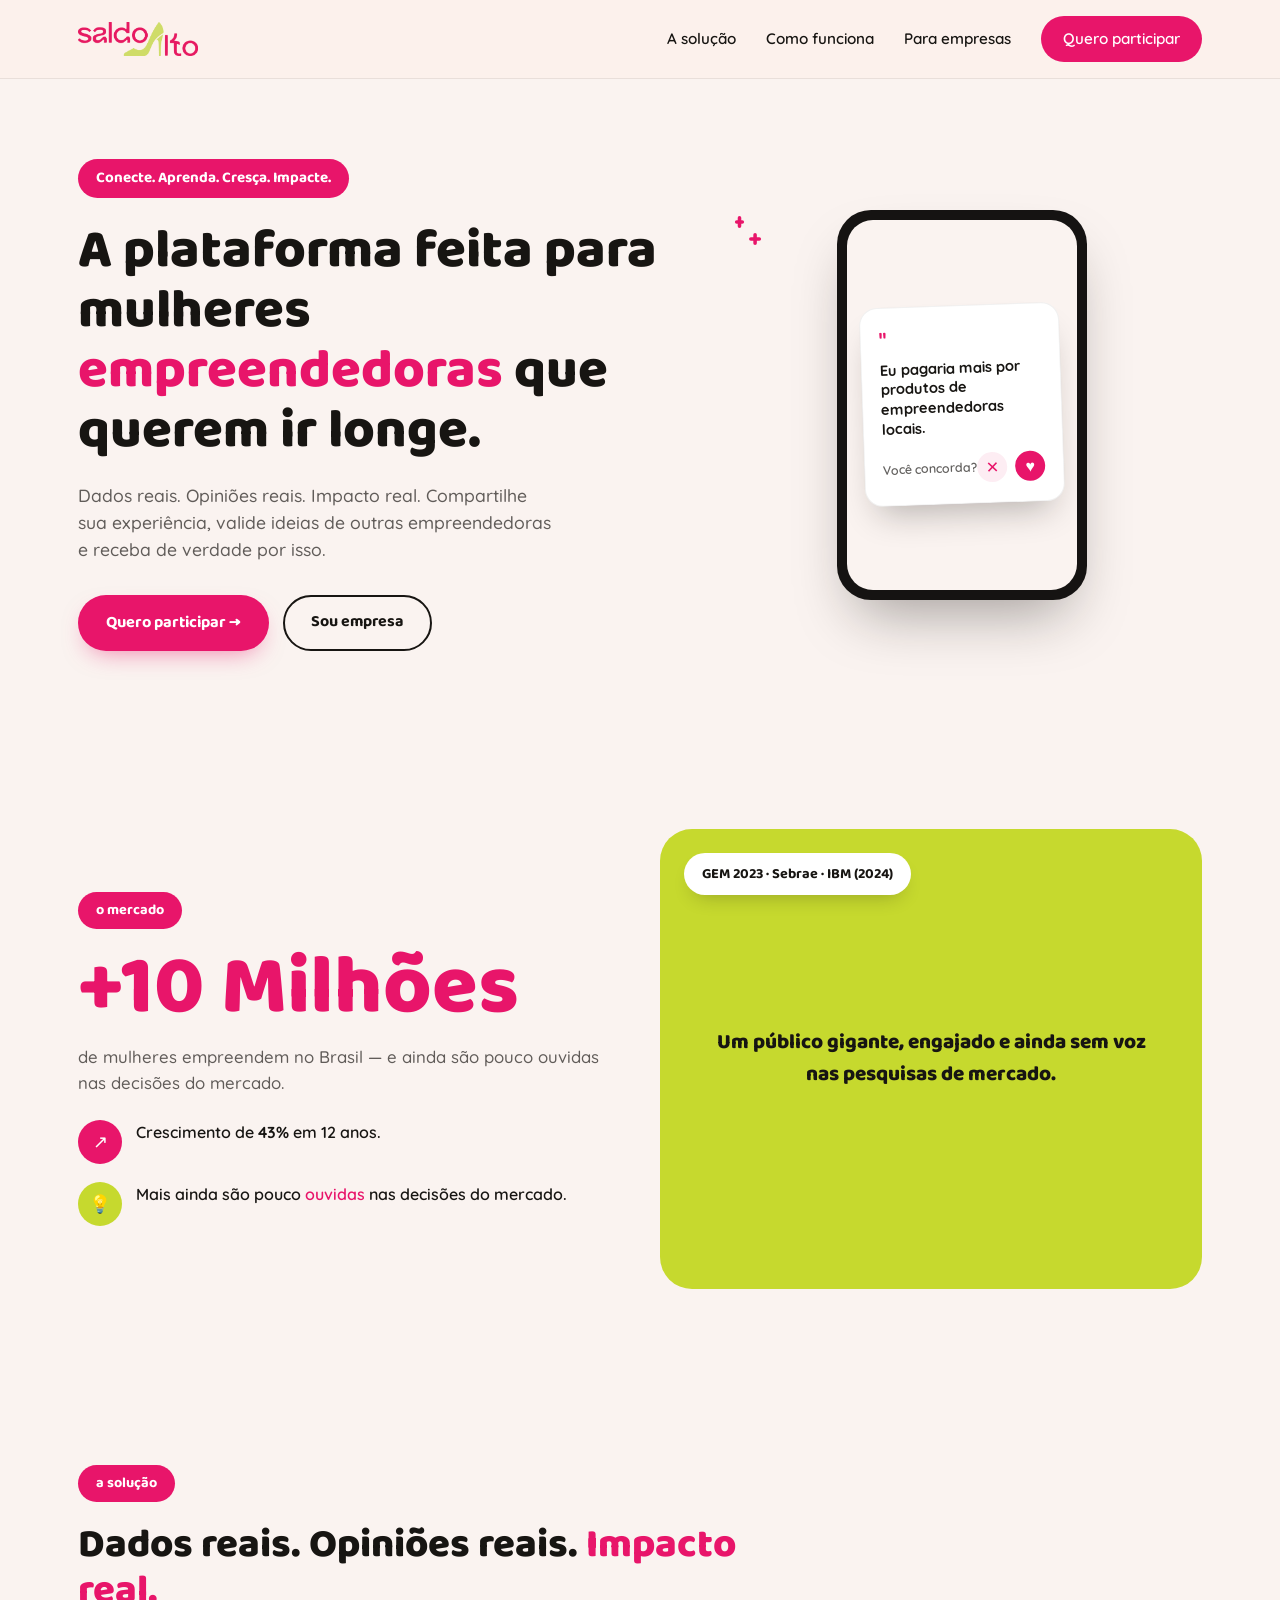
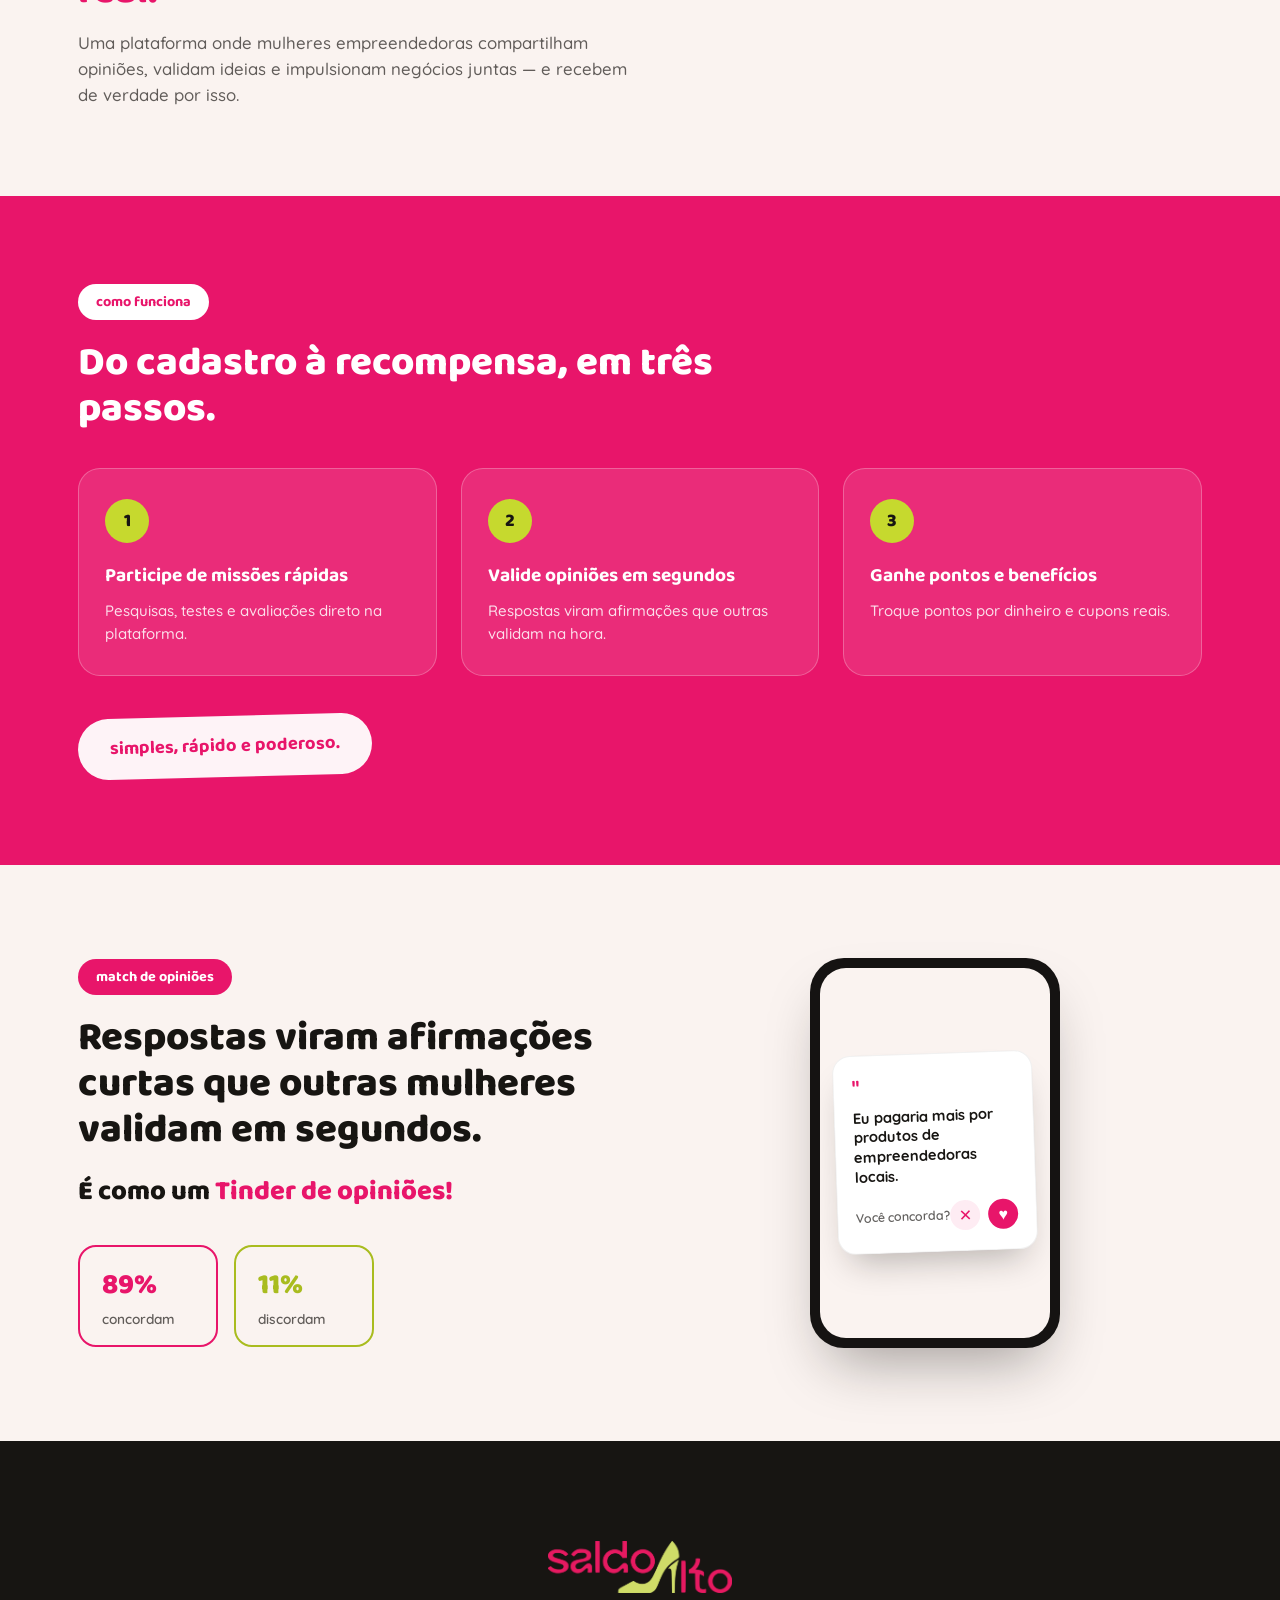
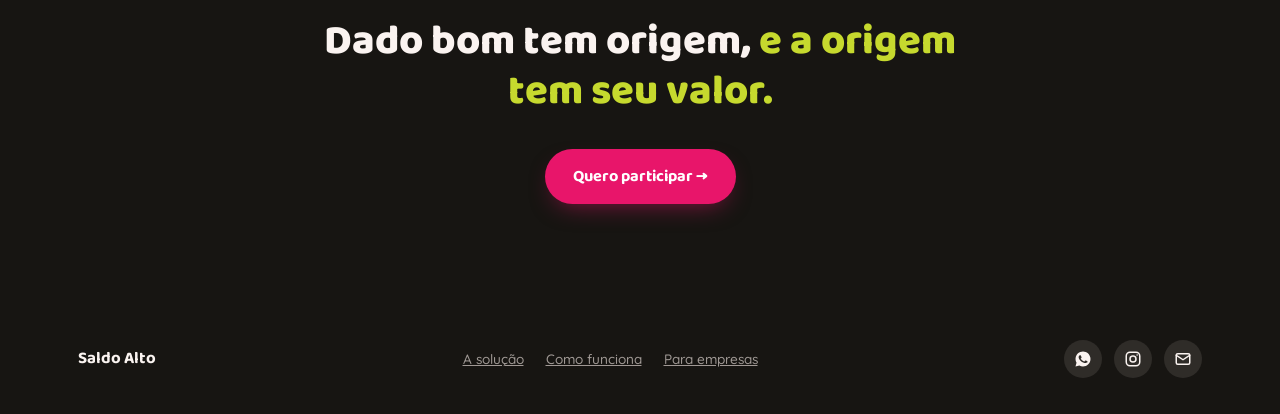
==== index.html @ e5c15550 "primeira versão da landing page" ====
<!DOCTYPE html>
<html lang="pt-BR">
<head>
<meta charset="UTF-8">
<meta name="viewport" content="width=device-width, initial-scale=1.0">
<title>Saldo Alto — Dado bom tem origem</title>
<link rel="preconnect" href="https://fonts.googleapis.com">
<link rel="preconnect" href="https://fonts.gstatic.com" crossorigin>
<link href="https://fonts.googleapis.com/css2?family=Baloo+2:wght@500;600;700;800&family=Quicksand:wght@400;500;600;700&display=swap" rel="stylesheet">
<style>
  :root{
    --pink:#E8156A;
    --pink-dark:#C4104F;
    --pink-soft: rgba(232,21,106,0.08);
    --lime:#C6D92E;
    --lime-dark:#A9BC1F;
    --cream:#FAF3F0;
    --cream-card:#FFFFFF;
    --ink:#171512;
    --ink-soft: rgba(23,21,18,0.68);
    --display:'Baloo 2', sans-serif;
    --body:'Quicksand', sans-serif;
    --radius:22px;
  }
  *{box-sizing:border-box; margin:0; padding:0;}
  html{scroll-behavior:smooth;}
  body{
    background:var(--cream);
    color:var(--ink);
    font-family:var(--body);
    font-weight:500;
    line-height:1.55;
    -webkit-font-smoothing:antialiased;
  }
  img,svg{display:block; max-width:100%;}
  a{color:inherit;}
  @media (prefers-reduced-motion: reduce){
    *{animation-duration:0.001ms !important; animation-iteration-count:1 !important; transition-duration:0.001ms !important;}
  }
  .wrap{max-width:1180px; margin:0 auto; padding:0 28px;}

  /* ---------- NAV ---------- */
  .nav{position:sticky; top:0; z-index:50; background:rgba(252,241,236,0.9); backdrop-filter:blur(8px); border-bottom:1px solid rgba(23,21,18,0.08);}
  .nav .wrap{display:flex; align-items:center; justify-content:space-between; padding:16px 28px;}
  .logo{display:flex; align-items:baseline; font-family:var(--display); font-weight:800; font-size:1.5rem;}
  .logo-img{height:34px; width:auto; display:block;}
  .cta-final .logo-img{height:52px;}
  .nav-links{display:flex; align-items:center; gap:30px;}
  .nav-links a{color:var(--ink); text-decoration:none; font-weight:600; font-size:0.95rem; transition:color .2s;}
  .nav-links a:hover{color:var(--pink);}
  .nav-cta{background:var(--pink); color:#fff !important; font-weight:700; padding:11px 22px; border-radius:100px; text-decoration:none; font-size:0.92rem; transition:transform .15s, background .2s;}
  .nav-cta:hover{background:var(--pink-dark); transform:translateY(-1px);}
  .nav-toggle{display:none; background:none; border:none; font-size:1.6rem; cursor:pointer; color:var(--ink);}
  @media (max-width:820px){
    .nav-links{position:absolute; top:100%; left:0; right:0; background:var(--cream); flex-direction:column; align-items:flex-start; padding:18px 28px 26px; gap:16px; border-bottom:1px solid rgba(23,21,18,0.08); display:none;}
    .nav-links.open{display:flex;}
    .nav-toggle{display:block;}
  }

  /* ---------- HERO ---------- */
  .hero{padding:80px 0 90px; position:relative; overflow:hidden;}
  .hero .wrap{display:grid; grid-template-columns:1.1fr 0.9fr; gap:56px; align-items:center;}
  @media (max-width:900px){ .hero .wrap{grid-template-columns:1fr;} }

  .eyebrow{
    display:inline-flex; align-items:center; font-family:var(--display); font-weight:700; font-size:0.95rem;
    color:#fff; background:var(--pink); border-radius:100px; padding:8px 18px; margin-bottom:24px;
  }
  .hero-title{font-family:var(--display); font-weight:800; font-size:clamp(2.2rem,4.6vw,3.4rem); line-height:1.1; color:var(--ink);}
  .hero-title .accent{color:var(--pink);}
  .hero-sub{font-size:1.1rem; color:var(--ink-soft); max-width:480px; margin-top:20px; font-weight:500;}
  .hero-ctas{display:flex; flex-wrap:wrap; gap:14px; margin-top:32px;}
  .btn-primary{
    background:var(--pink); color:#fff; font-family:var(--display); font-weight:700; font-size:1.02rem;
    padding:15px 28px; border-radius:100px; text-decoration:none; display:inline-flex; align-items:center; gap:8px;
    transition:transform .15s, background .2s, box-shadow .2s; box-shadow:0 10px 24px -10px rgba(232,21,106,0.55);
  }
  .btn-primary:hover{background:var(--pink-dark); transform:translateY(-2px);}
  .btn-ghost{border:2px solid var(--ink); color:var(--ink); font-family:var(--display); font-weight:700; font-size:1rem; padding:13px 26px; border-radius:100px; text-decoration:none; transition:background .2s, color .2s;}
  .btn-ghost:hover{background:var(--ink); color:var(--cream);}

  /* signature: swipe card */
  .card-stack{position:relative; height:400px; display:flex; align-items:center; justify-content:center;}
  .phone{position:relative; width:250px; height:390px; border-radius:34px; background:#151312; padding:10px; box-shadow:0 30px 60px -20px rgba(23,21,18,0.4);}
  .phone-screen{position:relative; width:100%; height:100%; border-radius:26px; background:var(--cream); overflow:hidden; display:flex; align-items:center; justify-content:center;}
  .m-card{
    position:absolute; width:200px; border-radius:18px; padding:20px 18px; background:var(--cream-card); color:var(--ink);
    box-shadow:0 20px 34px -14px rgba(23,21,18,0.3); border:1px solid rgba(23,21,18,0.06);
  }
  .m-card .quote-mark{font-family:var(--display); font-size:1.6rem; color:var(--pink); line-height:1; margin-bottom:6px;}
  .m-card p{font-size:0.92rem; font-weight:700; color:var(--ink); line-height:1.35; margin-bottom:16px;}
  .m-card .row{display:flex; align-items:center; justify-content:space-between;}
  .m-card .q{font-family:var(--body); font-size:0.78rem; color:var(--ink-soft); font-weight:600;}
  .m-card .btns{display:flex; gap:8px;}
  .m-card .heart, .m-card .x{width:30px; height:30px; border-radius:50%; display:flex; align-items:center; justify-content:center;}
  .m-card .heart{background:var(--pink); color:#fff;}
  .m-card .x{background:var(--pink-soft); color:var(--pink);}
  .m-card.front{z-index:2; transform:rotate(-2deg); opacity:1; transition:transform .5s ease, opacity .5s ease;}
  .m-card.front.swipe-out{transform:translateX(170px) rotate(16deg); opacity:0;}
  .m-card.front.swipe-in{transition:none; transform:translateX(-170px) rotate(-16deg); opacity:0;}
  .doodle-spark{position:absolute; color:var(--pink);}

  .stat-pill .num{transition:opacity .25s ease;}
  .stat-pill .num.fading{opacity:0;}

  /* ---------- SECTIONS ---------- */
  section{padding:88px 0;}
  .sec-eyebrow{display:inline-block; font-family:var(--display); font-weight:700; font-size:0.9rem; border-radius:100px; padding:7px 18px; margin-bottom:20px;}
  .sec-eyebrow.pink{background:var(--pink); color:#fff;}
  .sec-eyebrow.lime{background:var(--lime); color:var(--ink);}
  .sec-title{font-family:var(--display); font-weight:800; font-size:clamp(1.8rem,3.4vw,2.5rem); line-height:1.15; color:var(--ink); max-width:680px;}
  .sec-title .accent{color:var(--pink);}
  .sec-desc{margin-top:16px; font-size:1.05rem; color:var(--ink-soft); max-width:560px; font-weight:500;}

  /* mercado */
  .mercado .wrap{display:grid; grid-template-columns:1fr 1fr; gap:40px; align-items:center;}
  @media (max-width:860px){ .mercado .wrap{grid-template-columns:1fr;} }
  .big-stat{font-family:var(--display); font-weight:800; color:var(--pink); font-size:clamp(3.4rem,7vw,5.2rem); line-height:0.95;}
  .stat-list{margin-top:24px; display:flex; flex-direction:column; gap:18px;}
  .stat-item{display:flex; gap:14px; align-items:flex-start;}
  .stat-icon{width:44px; height:44px; border-radius:50%; flex-shrink:0; display:flex; align-items:center; justify-content:center; font-size:1.1rem;}
  .stat-icon.pink{background:var(--pink); color:#fff;}
  .stat-icon.lime{background:var(--lime); color:var(--ink);}
  .stat-item p{font-weight:600; color:var(--ink);}
  .stat-item .link{color:var(--pink);}
  .mercado-visual{background:var(--lime); border-radius:32px; aspect-ratio:1/0.85; display:flex; align-items:center; justify-content:center; position:relative; overflow:hidden;}
  .mercado-visual .badge{position:absolute; top:24px; left:24px; background:var(--cream-card); border-radius:100px; padding:10px 18px; font-family:var(--display); font-weight:700; font-size:0.9rem; box-shadow:0 10px 20px -10px rgba(23,21,18,0.3);}
  .mercado-visual .center-text{font-family:var(--display); font-weight:800; font-size:1.3rem; color:var(--ink); text-align:center; padding:40px;}

  /* como funciona */
  .how{background:var(--pink); color:#fff;}
  .how .sec-eyebrow{background:#fff; color:var(--pink);}
  .how .sec-title{color:#fff;}
  .how .sec-desc{color:rgba(255,255,255,0.85);}
  .steps{display:grid; grid-template-columns:repeat(3,1fr); gap:24px; margin-top:36px;}
  @media (max-width:820px){ .steps{grid-template-columns:1fr;} }
  .step{background:rgba(255,255,255,0.1); border:1px solid rgba(255,255,255,0.25); border-radius:var(--radius); padding:30px 26px;}
  .step-num{width:44px; height:44px; border-radius:50%; background:var(--lime); color:var(--ink); font-family:var(--display); font-weight:800; display:flex; align-items:center; justify-content:center; font-size:1.15rem; margin-bottom:18px;}
  .step h3{font-family:var(--display); font-weight:700; font-size:1.2rem; margin-bottom:8px;}
  .step p{font-size:0.94rem; color:rgba(255,255,255,0.85); font-weight:500;}
  .ribbon{margin-top:40px; display:inline-block; background:rgba(255,255,255,0.95); color:var(--pink); font-family:var(--display); font-weight:700; font-size:1.15rem; padding:16px 32px; border-radius:100px; transform:rotate(-1.5deg);}

  /* match de opiniões */
  .match .wrap{display:grid; grid-template-columns:1fr 1fr; gap:56px; align-items:center;}
  @media (max-width:900px){ .match .wrap{grid-template-columns:1fr; text-align:center;} .match .card-stack{margin:0 auto;} }
  .match-callout{font-family:var(--display); font-weight:800; font-size:1.7rem; color:var(--ink); margin-top:18px;}
  .match-callout .accent{color:var(--pink); position:relative;}
  .stat-pill-row{display:flex; gap:16px; margin-top:32px; flex-wrap:wrap;}
  @media (max-width:900px){ .stat-pill-row{justify-content:center;} }
  .stat-pill{border:2px solid var(--pink); border-radius:18px; padding:16px 22px; min-width:140px;}
  .stat-pill .num{font-family:var(--display); font-weight:800; font-size:1.8rem; color:var(--pink);}
  .stat-pill.lime{border-color:var(--lime-dark);}
  .stat-pill.lime .num{color:var(--lime-dark);}
  .stat-pill .lbl{font-size:0.85rem; font-weight:600; color:var(--ink-soft);}

  /* diferencial */
  .layers{display:grid; grid-template-columns:repeat(3,1fr); gap:24px; margin-top:36px;}
  @media (max-width:860px){ .layers{grid-template-columns:1fr;} }
  .layer{background:var(--cream-card); border-radius:var(--radius); padding:30px 26px; border-top:5px solid var(--pink); box-shadow:0 14px 30px -18px rgba(23,21,18,0.15);}
  .layer:nth-child(2){border-top-color:var(--lime);}
  .layer:nth-child(3){border-top-color:var(--ink);}
  .layer .idx{font-family:var(--display); font-weight:800; font-size:2rem; color:var(--pink); margin-bottom:8px;}
  .layer:nth-child(2) .idx{color:var(--lime-dark);}
  .layer:nth-child(3) .idx{color:var(--ink);}
  .layer h3{font-family:var(--display); font-weight:700; font-size:1.15rem; margin-bottom:8px; color:var(--ink);}
  .layer p{font-size:0.94rem; color:var(--ink-soft); font-weight:500;}

  /* modelo B2B2C */
  .model{background:var(--cream-card); border-top:1px solid rgba(23,21,18,0.06); border-bottom:1px solid rgba(23,21,18,0.06);}
  .model-diagram{display:flex; flex-direction:column; align-items:center; gap:20px; margin-top:44px;}
  .model-node{border-radius:24px; padding:26px 32px; text-align:center; min-width:220px;}
  .model-node.top{background:var(--pink); color:#fff;}
  .model-node.mid{display:flex; gap:20px; flex-wrap:wrap; justify-content:center;}
  .model-node .card{border-radius:22px; padding:24px 28px; min-width:210px;}
  .model-node .card.lime{background:var(--lime);}
  .model-node .card.ink{background:var(--ink); color:var(--cream);}
  .model-node h4{font-family:var(--display); font-weight:800; font-size:1.05rem; margin-bottom:6px;}
  .model-node p{font-size:0.88rem; font-weight:600; opacity:0.9;}
  .arrow-down{font-size:1.6rem; color:var(--ink-soft);}
  .pricing{display:grid; grid-template-columns:repeat(3,1fr); gap:20px; margin-top:44px;}
  @media (max-width:860px){ .pricing{grid-template-columns:1fr;} }
  .plan{border:2px solid rgba(23,21,18,0.1); border-radius:var(--radius); padding:28px 26px; transition:transform .2s, box-shadow .2s;}
  .plan:hover{transform:translateY(-4px); box-shadow:0 20px 34px -18px rgba(23,21,18,0.2);}
  .plan.featured{background:var(--pink); color:#fff; border-color:var(--pink);}
  .plan-name{font-family:var(--display); font-weight:700; font-size:0.85rem; text-transform:uppercase; letter-spacing:0.04em; color:var(--ink-soft);}
  .plan.featured .plan-name{color:rgba(255,255,255,0.8);}
  .plan-price{font-family:var(--display); font-weight:800; font-size:1.9rem; margin:10px 0 4px;}
  .plan-unit{font-size:0.82rem; font-weight:600; color:var(--ink-soft);}
  .plan.featured .plan-unit{color:rgba(255,255,255,0.75);}
  .plan-desc{margin-top:14px; font-size:0.9rem; color:var(--ink-soft); font-weight:500;}
  .plan.featured .plan-desc{color:rgba(255,255,255,0.9);}

  /* CTA final */
  .cta-final{background:var(--ink); color:var(--cream); text-align:center; padding:100px 0;}
  .cta-final .logo{justify-content:center; font-size:2.4rem; margin-bottom:24px;}
  .cta-final h2{font-family:var(--display); font-weight:800; font-size:clamp(1.8rem,3.6vw,2.6rem); max-width:640px; margin:0 auto 32px; line-height:1.2;}
  .cta-final h2 .accent{color:var(--lime);}
  .cta-final .btn-primary{margin:0 auto;}

  footer{background:var(--ink); color:rgba(252,241,236,0.6); padding:36px 0;}
  footer .wrap{display:flex; justify-content:space-between; align-items:center; flex-wrap:wrap; gap:16px;}
  footer .f-logo{font-family:var(--display); font-weight:700; color:var(--cream); font-size:1.05rem;}
  .social-row{display:flex; gap:12px;}
  .social-icon{
    width:38px; height:38px; border-radius:50%; background:rgba(252,241,236,0.1);
    display:flex; align-items:center; justify-content:center; color:var(--cream);
    transition:background .2s, color .2s, transform .15s;
  }
  .social-icon:hover{background:var(--pink); color:#fff; transform:translateY(-2px);}
  .social-icon svg{width:18px; height:18px;}

  /* ---------- MODAL DE CADASTRO ---------- */
  .modal-overlay{
    position:fixed; inset:0; background:rgba(23,21,18,0.55); backdrop-filter:blur(2px);
    display:none; align-items:center; justify-content:center; padding:20px; z-index:100;
  }
  .modal-overlay.open{display:flex;}
  .modal-card{
    background:var(--cream); border-radius:28px; max-width:560px; width:100%; max-height:88vh;
    overflow:hidden; position:relative; box-shadow:0 40px 80px -30px rgba(23,21,18,0.5);
    box-sizing:border-box;
  }
  .modal-scroll{
    max-height:88vh; overflow-y:auto; overflow-x:hidden; scroll-behavior:smooth;
    padding:36px 16px 30px 32px; margin-right:6px; box-sizing:border-box;
  }
  /* Scrollbar customizada — Webkit (Chrome, Safari, Edge) */
  .modal-scroll::-webkit-scrollbar{ width:9px; }
  .modal-scroll::-webkit-scrollbar-track{ background:transparent; }
  .modal-scroll::-webkit-scrollbar-thumb{ background:rgba(23,21,18,0.18); border-radius:100px; }
  .modal-scroll::-webkit-scrollbar-thumb:hover{ background:rgba(232,21,106,0.5); }
  /* Scrollbar customizada — Firefox */
  .modal-scroll{ scrollbar-width:thin; scrollbar-color:rgba(23,21,18,0.18) transparent; }
  .modal-close{
    position:absolute; top:18px; right:18px; width:36px; height:36px; border-radius:50%; border:none;
    background:rgba(23,21,18,0.06); color:var(--ink); font-size:1.1rem; cursor:pointer; display:flex;
    align-items:center; justify-content:center; transition:background .2s; z-index:2;
  }
  .modal-close:hover{background:rgba(23,21,18,0.12);}
  .modal-eyebrow{display:inline-block; font-family:var(--display); font-weight:700; font-size:0.85rem; color:#fff; background:var(--pink); border-radius:100px; padding:6px 16px; margin-bottom:14px;}
  .modal-card h3{font-family:var(--display); font-weight:800; font-size:1.5rem; color:var(--ink); margin-bottom:8px;}
  .modal-card .modal-sub{font-size:0.95rem; color:var(--ink-soft); font-weight:500; margin-bottom:26px; padding-right:22px;}

  .form-grid{display:grid; grid-template-columns:1fr 1fr; gap:14px; width:100%;}
  .form-field{display:flex; flex-direction:column; gap:6px; margin-bottom:14px; min-width:0;}
  .form-field.full{grid-column:1 / -1;}
  .form-field label{font-family:var(--display); font-weight:700; font-size:0.85rem; color:var(--ink);}
  .form-field input, .form-field select{
    font-family:var(--body); font-weight:600; font-size:0.95rem; color:var(--ink);
    background:#fff; border:2px solid rgba(23,21,18,0.12); border-radius:12px; padding:11px 14px;
    outline:none; transition:border-color .2s;
    width:100%; max-width:100%; min-width:0; box-sizing:border-box;
  }
  .form-field select{text-overflow:ellipsis;}
  .form-field input:focus, .form-field select:focus{border-color:var(--pink);}
  .form-field .hint{font-size:0.78rem; color:var(--ink-soft); font-weight:500;}

  .consent-row{display:flex; align-items:flex-start; gap:10px; margin:18px 0 24px; background:var(--pink-soft); border-radius:14px; padding:14px 16px; min-width:0;}
  .consent-row input{margin-top:3px; width:18px; height:18px; accent-color:var(--pink); flex-shrink:0;}
  .consent-row label{font-size:0.85rem; color:var(--ink); font-weight:600; line-height:1.4; min-width:0; overflow-wrap:break-word;}

  .modal-submit{width:100%; justify-content:center; border:none; cursor:pointer; font-size:1.05rem; box-sizing:border-box;}
  .form-error{color:var(--pink-dark); font-size:0.85rem; font-weight:700; margin-top:-6px; margin-bottom:14px; display:none;}
  .form-error.show{display:block;}

  .field-error{display:none; color:var(--pink-dark); font-size:0.78rem; font-weight:700; margin-top:2px; overflow-wrap:break-word;}
  .field-error.show{display:block;}
  .form-field.invalid input, .form-field.invalid select{border-color:var(--pink-dark); background:rgba(232,21,106,0.05);}
  .consent-row.invalid{outline:2px solid var(--pink-dark); outline-offset:2px;}

  @media (max-width:560px){
    .form-grid{grid-template-columns:1fr;}
    .modal-scroll{padding:30px 12px 26px 22px; margin-right:4px;}
  }
</style>
</head>
<body>

<nav class="nav">
  <div class="wrap">
    <div class="logo"><img src="logo-saldo-alto.png" alt="Saldo Alto" class="logo-img"></div>
    <button class="nav-toggle" id="navToggle" aria-label="Abrir menu">☰</button>
    <div class="nav-links" id="navLinks">
      <a href="#solucao">A solução</a>
      <a href="#como-funciona">Como funciona</a>
      <a href="saldo-alto-empresas.html">Para empresas</a>
      <a class="nav-cta js-open-form" href="#">Quero participar</a>
    </div>
  </div>
</nav>

<header class="hero">
  <div class="wrap">
    <div>
      <span class="eyebrow">Conecte. Aprenda. Cresça. Impacte.</span>
      <h1 class="hero-title">A plataforma feita para mulheres <span class="accent">empreendedoras</span> que querem ir longe.</h1>
      <p class="hero-sub">Dados reais. Opiniões reais. Impacto real. Compartilhe sua experiência, valide ideias de outras empreendedoras e receba de verdade por isso.</p>
      <div class="hero-ctas">
        <a href="#" class="btn-primary js-open-form">Quero participar →</a>
        <a href="saldo-alto-empresas.html" class="btn-ghost">Sou empresa</a>
      </div>
    </div>
    <div class="card-stack">
      <div class="doodle-spark" style="top:10px; left:10px;">
        <svg width="34" height="34" viewBox="0 0 24 24" fill="none" stroke="currentColor" stroke-width="2.5" stroke-linecap="round"><path d="M6 2v6M4 5h4M17 14v6M14 17h6"/></svg>
      </div>
      <div class="phone">
        <div class="phone-screen" id="heroPhone">
          <div class="m-card front">
            <div class="quote-mark">"</div>
            <p id="heroFrontText">Eu pagaria mais por produtos de empreendedoras locais.</p>
            <div class="row">
              <span class="q">Você concorda?</span>
              <span class="btns">
                <span class="x">✕</span>
                <span class="heart">♥</span>
              </span>
            </div>
          </div>
        </div>
      </div>
    </div>
  </div>
</header>

<section class="mercado" id="mercado">
  <div class="wrap">
    <div>
      <span class="sec-eyebrow pink">o mercado</span>
      <div class="big-stat">+10 Milhões</div>
      <p class="sec-desc">de mulheres empreendem no Brasil — e ainda são pouco ouvidas nas decisões do mercado.</p>
      <div class="stat-list">
        <div class="stat-item">
          <span class="stat-icon pink">↗</span>
          <p>Crescimento de <strong>43%</strong> em 12 anos.</p>
        </div>
        <div class="stat-item">
          <span class="stat-icon lime">💡</span>
          <p>Mais ainda são pouco <span class="link">ouvidas</span> nas decisões do mercado.</p>
        </div>
      </div>
    </div>
    <div class="mercado-visual">
      <span class="badge">GEM 2023 · Sebrae · IBM (2024)</span>
      <p class="center-text">Um público gigante, engajado e ainda sem voz nas pesquisas de mercado.</p>
    </div>
  </div>
</section>

<section id="solucao">
  <div class="wrap">
    <span class="sec-eyebrow pink">a solução</span>
    <h2 class="sec-title">Dados reais. Opiniões reais. <span class="accent">Impacto real.</span></h2>
    <p class="sec-desc">Uma plataforma onde mulheres empreendedoras compartilham opiniões, validam ideias e impulsionam negócios juntas — e recebem de verdade por isso.</p>
  </div>
</section>

<section class="how" id="como-funciona">
  <div class="wrap">
    <span class="sec-eyebrow lime">como funciona</span>
    <h2 class="sec-title">Do cadastro à recompensa, em três passos.</h2>
    <div class="steps">
      <div class="step">
        <div class="step-num">1</div>
        <h3>Participe de missões rápidas</h3>
        <p>Pesquisas, testes e avaliações direto na plataforma.</p>
      </div>
      <div class="step">
        <div class="step-num">2</div>
        <h3>Valide opiniões em segundos</h3>
        <p>Respostas viram afirmações que outras validam na hora.</p>
      </div>
      <div class="step">
        <div class="step-num">3</div>
        <h3>Ganhe pontos e benefícios</h3>
        <p>Troque pontos por dinheiro e cupons reais.</p>
      </div>
    </div>
    <div class="ribbon">simples, rápido e poderoso.</div>
  </div>
</section>

<section class="match" id="match">
  <div class="wrap">
    <div>
      <span class="sec-eyebrow pink">match de opiniões</span>
      <h2 class="sec-title">Respostas viram afirmações curtas que outras mulheres validam em segundos.</h2>
      <p class="match-callout">É como um <span class="accent">Tinder de opiniões!</span></p>
      <div class="stat-pill-row">
        <div class="stat-pill">
          <div class="num" id="agreeNum">89%</div>
          <div class="lbl">concordam</div>
        </div>
        <div class="stat-pill lime">
          <div class="num" id="disagreeNum">11%</div>
          <div class="lbl">discordam</div>
        </div>
      </div>
    </div>
    <div class="card-stack">
      <div class="phone">
        <div class="phone-screen" id="matchPhone">
          <div class="m-card front">
            <div class="quote-mark">"</div>
            <p id="frontText">Eu pagaria mais por produtos de empreendedoras locais.</p>
            <div class="row">
              <span class="q">Você concorda?</span>
              <span class="btns">
                <span class="x">✕</span>
                <span class="heart">♥</span>
              </span>
            </div>
          </div>
        </div>
      </div>
    </div>
  </div>
</section>


<section class="cta-final" id="entrar">
  <div class="wrap">
    <div class="logo"><img src="logo-saldo-alto.png" alt="Saldo Alto" class="logo-img"></div>
    <h2>Dado bom tem origem, <span class="accent">e a origem tem seu valor.</span></h2>
    <a href="#" class="btn-primary js-open-form" id="waFinalBtn">Quero participar →</a>
  </div>
</section>

<footer>
  <div class="wrap">
    <div class="f-logo">Saldo Alto</div>
    <div style="display:flex; gap:22px; font-size:0.85rem;">
      <a href="#solucao">A solução</a>
      <a href="#como-funciona">Como funciona</a>
      <a href="saldo-alto-empresas.html">Para empresas</a>
    </div>
    <div class="social-row">
      <a class="social-icon" href="https://wa.me/message/NPNFHALSWQ5XI1" target="_blank" rel="noopener" aria-label="WhatsApp">
        <svg viewBox="0 0 24 24" fill="currentColor"><path d="M12 2C6.48 2 2 6.48 2 12c0 1.85.5 3.58 1.36 5.07L2 22l5.11-1.34A9.94 9.94 0 0 0 12 22c5.52 0 10-4.48 10-10S17.52 2 12 2zm5.2 14.2c-.22.62-1.28 1.2-1.77 1.24-.45.05-.99.24-3.32-.7-2.83-1.15-4.62-4-4.76-4.19-.14-.19-1.14-1.52-1.14-2.9 0-1.38.72-2.05.98-2.33.26-.28.56-.35.75-.35.19 0 .38 0 .54.01.18.01.41-.07.65.49.24.58.82 2 .9 2.14.08.14.13.31.02.5-.11.19-.16.31-.32.48-.16.17-.33.38-.47.51-.16.15-.32.31-.14.61.18.3.79 1.3 1.7 2.11 1.17 1.04 2.16 1.37 2.46 1.52.3.15.48.13.66-.08.18-.21.75-.87.95-1.17.2-.3.4-.25.66-.15.27.1 1.7.8 1.99.95.29.15.48.22.55.34.07.13.07.72-.15 1.34z"/></svg>
      </a>
      <a class="social-icon" href="https://www.instagram.com/saldoalto/" target="_blank" rel="noopener" aria-label="Instagram">
        <svg viewBox="0 0 24 24" fill="none" stroke="currentColor" stroke-width="2" stroke-linecap="round" stroke-linejoin="round"><rect x="3" y="3" width="18" height="18" rx="5"/><circle cx="12" cy="12" r="4"/><circle cx="17.5" cy="6.5" r="1" fill="currentColor" stroke="none"/></svg>
      </a>
      <a class="social-icon" href="mailto:mkt.saldoalto@gmail.com" aria-label="E-mail">
        <svg viewBox="0 0 24 24" fill="none" stroke="currentColor" stroke-width="2" stroke-linecap="round" stroke-linejoin="round"><rect x="3" y="5" width="18" height="14" rx="2"/><path d="M3 7l9 6 9-6"/></svg>
      </a>
    </div>
  </div>
</footer>

<div class="modal-overlay" id="formOverlay">
  <div class="modal-card">
    <button class="modal-close" id="formClose" aria-label="Fechar">✕</button>
    <div class="modal-scroll">
    <span class="modal-eyebrow">cadastro</span>
    <h3>Quase lá!</h3>
    <p class="modal-sub">Preencha seus dados para entrar na lista do Saldo Alto. Depois é só confirmar pelo WhatsApp.</p>

    <form id="signupForm" novalidate>
      <div class="form-grid">
        <div class="form-field">
          <label for="f-nome">Nome *</label>
          <input type="text" id="f-nome" required>
          <span class="field-error" id="err-f-nome"></span>
        </div>
        <div class="form-field">
          <label for="f-sobrenome">Sobrenome *</label>
          <input type="text" id="f-sobrenome" required>
          <span class="field-error" id="err-f-sobrenome"></span>
        </div>
        <div class="form-field">
          <label for="f-cidade">Cidade *</label>
          <input type="text" id="f-cidade" required>
          <span class="field-error" id="err-f-cidade"></span>
        </div>
        <div class="form-field">
          <label for="f-estado">Estado *</label>
          <select id="f-estado" required>
            <option value="" disabled selected>Selecione</option>
            <option>AC</option><option>AL</option><option>AP</option><option>AM</option><option>BA</option>
            <option>CE</option><option>DF</option><option>ES</option><option>GO</option><option>MA</option>
            <option>MT</option><option>MS</option><option>MG</option><option>PA</option><option>PB</option>
            <option>PR</option><option>PE</option><option>PI</option><option>RJ</option><option>RN</option>
            <option>RS</option><option>RO</option><option>RR</option><option>SC</option><option>SP</option>
            <option>SE</option><option>TO</option>
          </select>
          <span class="field-error" id="err-f-estado"></span>
        </div>
        <div class="form-field">
          <label for="f-email">E-mail pessoal *</label>
          <input type="email" id="f-email" required>
          <span class="field-error" id="err-f-email"></span>
        </div>
        <div class="form-field">
          <label for="f-email-corp">E-mail corporativo</label>
          <input type="email" id="f-email-corp">
          <span class="hint" id="f-email-corp-hint">Opcional</span>
          <span class="field-error" id="err-f-email-corp"></span>
        </div>
        <div class="form-field">
          <label for="f-telefone">Telefone *</label>
          <input type="tel" id="f-telefone" inputmode="tel" placeholder="(11) 91234-5678" maxlength="16" required>
          <span class="field-error" id="err-f-telefone"></span>
        </div>
        <div class="form-field">
          <label for="f-empresa">Nome do seu negócio *</label>
          <input type="text" id="f-empresa" required>
          <span class="field-error" id="err-f-empresa"></span>
        </div>
        <div class="form-field full">
          <label for="f-nicho">Nicho do negócio *</label>
          <select id="f-nicho" required>
            <option value="" disabled selected>Selecione</option>
            <option>Serviços de Beleza / Estética</option>
            <option>Saúde / Bem-estar</option>
            <option>Alimentação / Confeitaria</option>
            <option>Moda / Costura</option>
            <option>Educação / Cursos e mentorias</option>
            <option>Revenda de produtos</option>
            <option>Serviços (design, marketing etc.)</option>
            <option value="Outro">Outro</option>
          </select>
          <span class="field-error" id="err-f-nicho"></span>
        </div>
        <div class="form-field full" id="f-nicho-outro-wrap" style="display:none;">
          <label for="f-nicho-outro">Qual nicho?</label>
          <input type="text" id="f-nicho-outro" placeholder="Escreva o nicho do seu negócio">
          <span class="field-error" id="err-f-nicho-outro"></span>
        </div>
        <div class="form-field">
          <label for="f-insta">Instagram *</label>
          <input type="text" id="f-insta" placeholder="@seunegocio" required>
          <span class="field-error" id="err-f-insta"></span>
        </div>
        <div class="form-field">
          <label for="f-site">Site</label>
          <input type="text" id="f-site" placeholder="www.seusite.com.br">
          <span class="hint">Opcional</span>
          <span class="field-error" id="err-f-site"></span>
        </div>
      </div>

      <div class="consent-row" id="consent-wrap">
        <input type="checkbox" id="f-consent" required>
        <label for="f-consent">Li e concordo com o uso dos meus dados para participar das missões remuneradas do Saldo Alto, conforme a LGPD. *</label>
      </div>
      <span class="field-error" id="err-f-consent"></span>

      <div class="consent-row">
        <input type="checkbox" id="f-optin">
        <label for="f-optin">Quero receber novidades e newsletter da Saldo Alto por e-mail e/ou WhatsApp.</label>
      </div>

      <span class="form-error" id="formError">Preencha todos os campos obrigatórios e aceite o termo de consentimento.</span>

      <button type="submit" class="btn-primary modal-submit">Continuar para o WhatsApp →</button>
    </form>
    </div>
  </div>
</div>

<script>
  const navToggle = document.getElementById('navToggle');
  const navLinks = document.getElementById('navLinks');
  navToggle.addEventListener('click', () => navLinks.classList.toggle('open'));
  navLinks.querySelectorAll('a').forEach(a => a.addEventListener('click', () => navLinks.classList.remove('open')));

  // Modal de cadastro — abre antes de ir pro WhatsApp
  const overlay = document.getElementById('formOverlay');
  const openBtns = document.querySelectorAll('.js-open-form');
  const closeBtn = document.getElementById('formClose');
  const form = document.getElementById('signupForm');
  const formError = document.getElementById('formError');
  const COMMUNITY_LINK = 'https://chat.whatsapp.com/Bg18ugC0XJXLeuS4dP1U8j'; // comunidade Saldo Alto no WhatsApp
  const APPS_SCRIPT_URL = 'https://script.google.com/macros/s/AKfycbzna3zsTVsMpw91g9GGNQWe7tuWhCtWBYvSkSeZy3lZiBsJQcg_YW8vyufLRN3CiE0H/exec';

  function openModal(e){
    if (e) e.preventDefault();
    overlay.classList.add('open');
    lockScroll();
  }
  function closeModal(){
    overlay.classList.remove('open');
    unlockScroll();
    formError.classList.remove('show');
  }

  // Trava o scroll do body sem deixar o conteúdo "pular" quando a barra de rolagem some
  function lockScroll(){
    const scrollbarWidth = window.innerWidth - document.documentElement.clientWidth;
    document.body.style.overflow = 'hidden';
    if (scrollbarWidth > 0) document.body.style.paddingRight = scrollbarWidth + 'px';
  }
  function unlockScroll(){
    document.body.style.overflow = '';
    document.body.style.paddingRight = '';
  }

  openBtns.forEach(btn => btn.addEventListener('click', openModal));
  closeBtn.addEventListener('click', closeModal);
  overlay.addEventListener('click', (e) => { if (e.target === overlay) closeModal(); });
  document.addEventListener('keydown', (e) => { if (e.key === 'Escape' && overlay.classList.contains('open')) closeModal(); });

  // ---------- Validadores ----------
  const NAME_REGEX = /^[A-Za-zÀ-ÖØ-öø-ÿ' -]+$/;
  const CITY_REGEX = /^[A-Za-zÀ-ÖØ-öø-ÿ -]+$/;
  const EMAIL_REGEX = /^[a-zA-Z0-9._%+-]+@[a-zA-Z0-9-]+(\.[a-zA-Z0-9-]+)*\.[a-zA-Z]{2,}$/;
  const URL_REGEX = /^(https?:\/\/)?(www\.)?[a-zA-Z0-9-]+(\.[a-zA-Z0-9-]+)+([\/?#][^\s]*)?$/i;

  function isValidEmail(v){ return EMAIL_REGEX.test(v.trim()); }
  function isValidUrl(v){ return URL_REGEX.test(v.trim()); }
  function isValidPhone(v){
    const digits = v.replace(/\D/g, '');
    return digits.length === 10 || digits.length === 11;
  }

  // Cada validador retorna uma mensagem de erro (string) ou null se estiver válido
  const validators = {
    'f-nome': () => {
      const v = document.getElementById('f-nome').value.trim();
      if (!v || !NAME_REGEX.test(v)) return 'Informe um nome válido (sem números).';
      return null;
    },
    'f-sobrenome': () => {
      const v = document.getElementById('f-sobrenome').value.trim();
      if (!v || !NAME_REGEX.test(v)) return 'Informe um sobrenome válido (sem números).';
      return null;
    },
    'f-cidade': () => {
      const v = document.getElementById('f-cidade').value.trim();
      if (!v || !CITY_REGEX.test(v)) return 'Informe uma cidade válida.';
      return null;
    },
    'f-estado': () => {
      return document.getElementById('f-estado').value ? null : 'Selecione um estado.';
    },
    'f-email': () => {
      const v = document.getElementById('f-email').value.trim();
      if (!v || !isValidEmail(v)) return 'Informe um e-mail válido.';
      return null;
    },
    'f-email-corp': () => {
      const v = document.getElementById('f-email-corp').value.trim();
      if (!v) return null; // opcional
      return isValidEmail(v) ? null : 'Informe um e-mail válido.';
    },
    'f-telefone': () => {
      const v = document.getElementById('f-telefone').value.trim();
      if (!v || !isValidPhone(v)) return 'Informe um telefone válido.';
      return null;
    },
    'f-empresa': () => {
      return document.getElementById('f-empresa').value.trim() ? null : 'Informe o nome do seu negócio.';
    },
    'f-nicho': () => {
      return document.getElementById('f-nicho').value ? null : 'Selecione um nicho.';
    },
    'f-nicho-outro': () => {
      const nichoVal = document.getElementById('f-nicho').value;
      if (nichoVal !== 'Outro') return null;
      return document.getElementById('f-nicho-outro').value.trim() ? null : 'Informe qual é o nicho do negócio.';
    },
    'f-insta': () => {
      return document.getElementById('f-insta').value.trim() ? null : 'Informe seu Instagram.';
    },
    'f-site': () => {
      const v = document.getElementById('f-site').value.trim();
      if (!v) return null; // opcional
      return isValidUrl(v) ? null : 'Informe uma URL válida.';
    }
  };

  function showFieldError(fieldId, message){
    const input = document.getElementById(fieldId);
    const errorEl = document.getElementById('err-' + fieldId);
    const wrap = input.closest('.form-field');
    if (message) {
      if (wrap) wrap.classList.add('invalid');
      if (errorEl) { errorEl.textContent = message; errorEl.classList.add('show'); }
    } else {
      if (wrap) wrap.classList.remove('invalid');
      if (errorEl) { errorEl.textContent = ''; errorEl.classList.remove('show'); }
    }
  }

  // Valida um campo individual e atualiza sua exibição.
  // mode 'full'      -> mostra erro se inválido (usado no blur e no submit)
  // mode 'onlyClear' -> nunca mostra novo erro; só limpa um erro já visível se o campo ficou válido (usado durante a digitação)
  function validateField(fieldId, mode){
    mode = mode || 'full';
    const validator = validators[fieldId];
    if (!validator) return true;
    const message = validator();

    if (mode === 'onlyClear') {
      if (!message) showFieldError(fieldId, null);
      return !message;
    }

    showFieldError(fieldId, message);
    return !message;
  }

  // Valida todos os campos de uma vez (usado no submit) e retorna se o form está válido
  function validateAllFields(){
    let isValid = true;
    let firstInvalidId = null;
    Object.keys(validators).forEach(fieldId => {
      const ok = validateField(fieldId);
      if (!ok && !firstInvalidId) firstInvalidId = fieldId;
      if (!ok) isValid = false;
    });

    // Consentimento LGPD (checkbox, tratado à parte por não ter o mesmo layout)
    const consentWrap = document.getElementById('consent-wrap');
    const consentError = document.getElementById('err-f-consent');
    if (!document.getElementById('f-consent').checked) {
      consentWrap.classList.add('invalid');
      consentError.textContent = 'Você precisa aceitar o termo para continuar.';
      consentError.classList.add('show');
      isValid = false;
      if (!firstInvalidId) firstInvalidId = 'f-consent';
    } else {
      consentWrap.classList.remove('invalid');
      consentError.textContent = '';
      consentError.classList.remove('show');
    }

    return { isValid, firstInvalidId };
  }

  // ---------- Bloqueio de caracteres inválidos durante a digitação ----------
  const sanitizers = {
    'f-nome': v => v.replace(/[^A-Za-zÀ-ÖØ-öø-ÿ' -]/g, ''),
    'f-sobrenome': v => v.replace(/[^A-Za-zÀ-ÖØ-öø-ÿ' -]/g, ''),
    'f-cidade': v => v.replace(/[^A-Za-zÀ-ÖØ-öø-ÿ -]/g, ''),
    'f-telefone': v => v.replace(/[^\d()\-\s]/g, '')
  };

  function applySanitizer(el, sanitizeFn){
    const start = el.selectionStart;
    const oldVal = el.value;
    const newVal = sanitizeFn(oldVal);
    if (newVal === oldVal) return;
    const removedBefore = oldVal.slice(0, start).length - sanitizeFn(oldVal.slice(0, start)).length;
    el.value = newVal;
    const newPos = Math.max(0, start - removedBefore);
    el.setSelectionRange(newPos, newPos);
  }

  Object.keys(sanitizers).forEach(fieldId => {
    const el = document.getElementById(fieldId);
    if (!el) return;
    el.addEventListener('input', () => applySanitizer(el, sanitizers[fieldId]));
  });

  // Erros só aparecem quando o usuário sai do campo (blur).
  // Enquanto digita, a gente só limpa um erro que já estava visível, nunca mostra um novo.
  Object.keys(validators).forEach(fieldId => {
    const el = document.getElementById(fieldId);
    if (!el) return;
    if (el.tagName === 'SELECT') {
      // seleção é uma ação discreta (não "digitação"), então valida completo direto no change
      el.addEventListener('change', () => validateField(fieldId, 'full'));
    } else {
      el.addEventListener('input', () => validateField(fieldId, 'onlyClear'));
      el.addEventListener('blur', () => validateField(fieldId, 'full'));
    }
  });
  document.getElementById('f-consent').addEventListener('change', function(){
    if (this.checked) {
      document.getElementById('consent-wrap').classList.remove('invalid');
      const consentError = document.getElementById('err-f-consent');
      consentError.textContent = '';
      consentError.classList.remove('show');
    }
  });

  // Nicho "Outro": mostra o campo de texto livre só quando selecionado, e revalida
  const nichoSelectEl = document.getElementById('f-nicho');
  const nichoOutroWrap = document.getElementById('f-nicho-outro-wrap');
  const nichoOutroInput = document.getElementById('f-nicho-outro');
  nichoSelectEl.addEventListener('change', function(){
    const isOutro = this.value === 'Outro';
    nichoOutroWrap.style.display = isOutro ? 'flex' : 'none';
    if (!isOutro) {
      nichoOutroInput.value = '';
      showFieldError('f-nicho-outro', null);
    }
  });

  // ---------- Submit ----------
  form.addEventListener('submit', function(e){
    e.preventDefault();

    const { isValid, firstInvalidId } = validateAllFields();

    if (!isValid) {
      formError.textContent = 'Corrija os campos destacados para continuar.';
      formError.classList.add('show');
      if (firstInvalidId) {
        const el = document.getElementById(firstInvalidId);
        if (el && el.focus) el.focus();
      }
      return;
    }

    formError.classList.remove('show');

    const nome = document.getElementById('f-nome').value.trim();
    const sobrenome = document.getElementById('f-sobrenome').value.trim();
    const cidade = document.getElementById('f-cidade').value.trim();
    const estado = document.getElementById('f-estado').value;
    const email = document.getElementById('f-email').value.trim();
    const emailCorp = document.getElementById('f-email-corp').value.trim();
    const telefone = document.getElementById('f-telefone').value.trim();
    const empresa = document.getElementById('f-empresa').value.trim();
    const nichoSelect = document.getElementById('f-nicho').value;
    const nichoOutro = document.getElementById('f-nicho-outro').value.trim();
    const nicho = nichoSelect === 'Outro' ? nichoOutro : nichoSelect;
    const insta = document.getElementById('f-insta').value.trim();
    const site = document.getElementById('f-site').value.trim();
    const optin = document.getElementById('f-optin').checked;

    sendToSheet({
      formType: 'empreendedora',
      nome, sobrenome, cidade, estado,
      emailPessoal: email, emailCorp, telefone,
      negocio: empresa, nicho, instagram: insta, site,
      optin: optin ? 'Sim' : 'Não'
    });

    window.open(COMMUNITY_LINK, '_blank', 'noopener');
    closeModal();
    form.reset();
    document.getElementById('f-nicho-outro-wrap').style.display = 'none';
    Object.keys(validators).forEach(fieldId => showFieldError(fieldId, null));
  });

  // Envia os dados do cadastro pra planilha via Google Apps Script.
  // mode:'no-cors' porque o Apps Script não devolve cabeçalhos CORS — a gente
  // não consegue ler a resposta, mas o envio funciona normalmente.
  function sendToSheet(payload){
    if (!APPS_SCRIPT_URL || APPS_SCRIPT_URL.indexOf('COLE_AQUI') === 0) {
      console.warn('APPS_SCRIPT_URL não configurada — cadastro não foi salvo na planilha.');
      return;
    }
    fetch(APPS_SCRIPT_URL, {
      method: 'POST',
      mode: 'no-cors',
      headers: { 'Content-Type': 'text/plain;charset=utf-8' },
      body: JSON.stringify(payload)
    }).catch(err => console.warn('Falha ao enviar cadastro pra planilha:', err));
  }

  // Carrossel de afirmações — "match de opiniões"
  const statements = [
    { text: "Eu pagaria mais por produtos de empreendedoras locais.", agree: 89, disagree: 11 },
    { text: "Cursos com mentoria valem mais que cursos gravados.", agree: 82, disagree: 18 },
    { text: "Prefiro dar brindes para os meus clientes do que cupons de desconto.", agree: 64, disagree: 36 }
  ];

  function swipeText(cardEl, textEl, newText){
    if (!cardEl || !textEl) return;
    cardEl.classList.add('swipe-out');
    setTimeout(() => {
      textEl.textContent = newText;
      cardEl.classList.remove('swipe-out');
      cardEl.classList.add('swipe-in');
      void cardEl.offsetWidth; // força reflow para aplicar o estado inicial
      cardEl.classList.remove('swipe-in');
    }, 500);
  }

  // Mockup do hero: troca só o texto, sem métricas
  const heroCard = document.querySelector('#heroPhone .m-card.front');
  const heroText = document.getElementById('heroFrontText');
  let heroIdx = 1; // começa numa afirmação diferente da seção match, pra variar

  if (heroCard) {
    setInterval(() => {
      heroIdx = (heroIdx + 1) % statements.length;
      swipeText(heroCard, heroText, statements[heroIdx].text);
    }, 4200);
  }

  // Mockup da seção "match de opiniões": troca texto + métricas de concordam/discordam
  const matchCard = document.querySelector('#matchPhone .m-card.front');
  const matchText = document.getElementById('frontText');
  const agreeNum = document.getElementById('agreeNum');
  const disagreeNum = document.getElementById('disagreeNum');
  let matchIdx = 0;

  if (matchCard) {
    setInterval(() => {
      matchIdx = (matchIdx + 1) % statements.length;
      const next = statements[matchIdx];

      matchCard.classList.add('swipe-out');
      agreeNum.classList.add('fading');
      disagreeNum.classList.add('fading');

      setTimeout(() => {
        matchText.textContent = next.text;
        agreeNum.textContent = next.agree + '%';
        disagreeNum.textContent = next.disagree + '%';
        agreeNum.classList.remove('fading');
        disagreeNum.classList.remove('fading');

        matchCard.classList.remove('swipe-out');
        matchCard.classList.add('swipe-in');
        void matchCard.offsetWidth;
        matchCard.classList.remove('swipe-in');
      }, 500);
    }, 3800);
  }
</script>

</body>
</html>
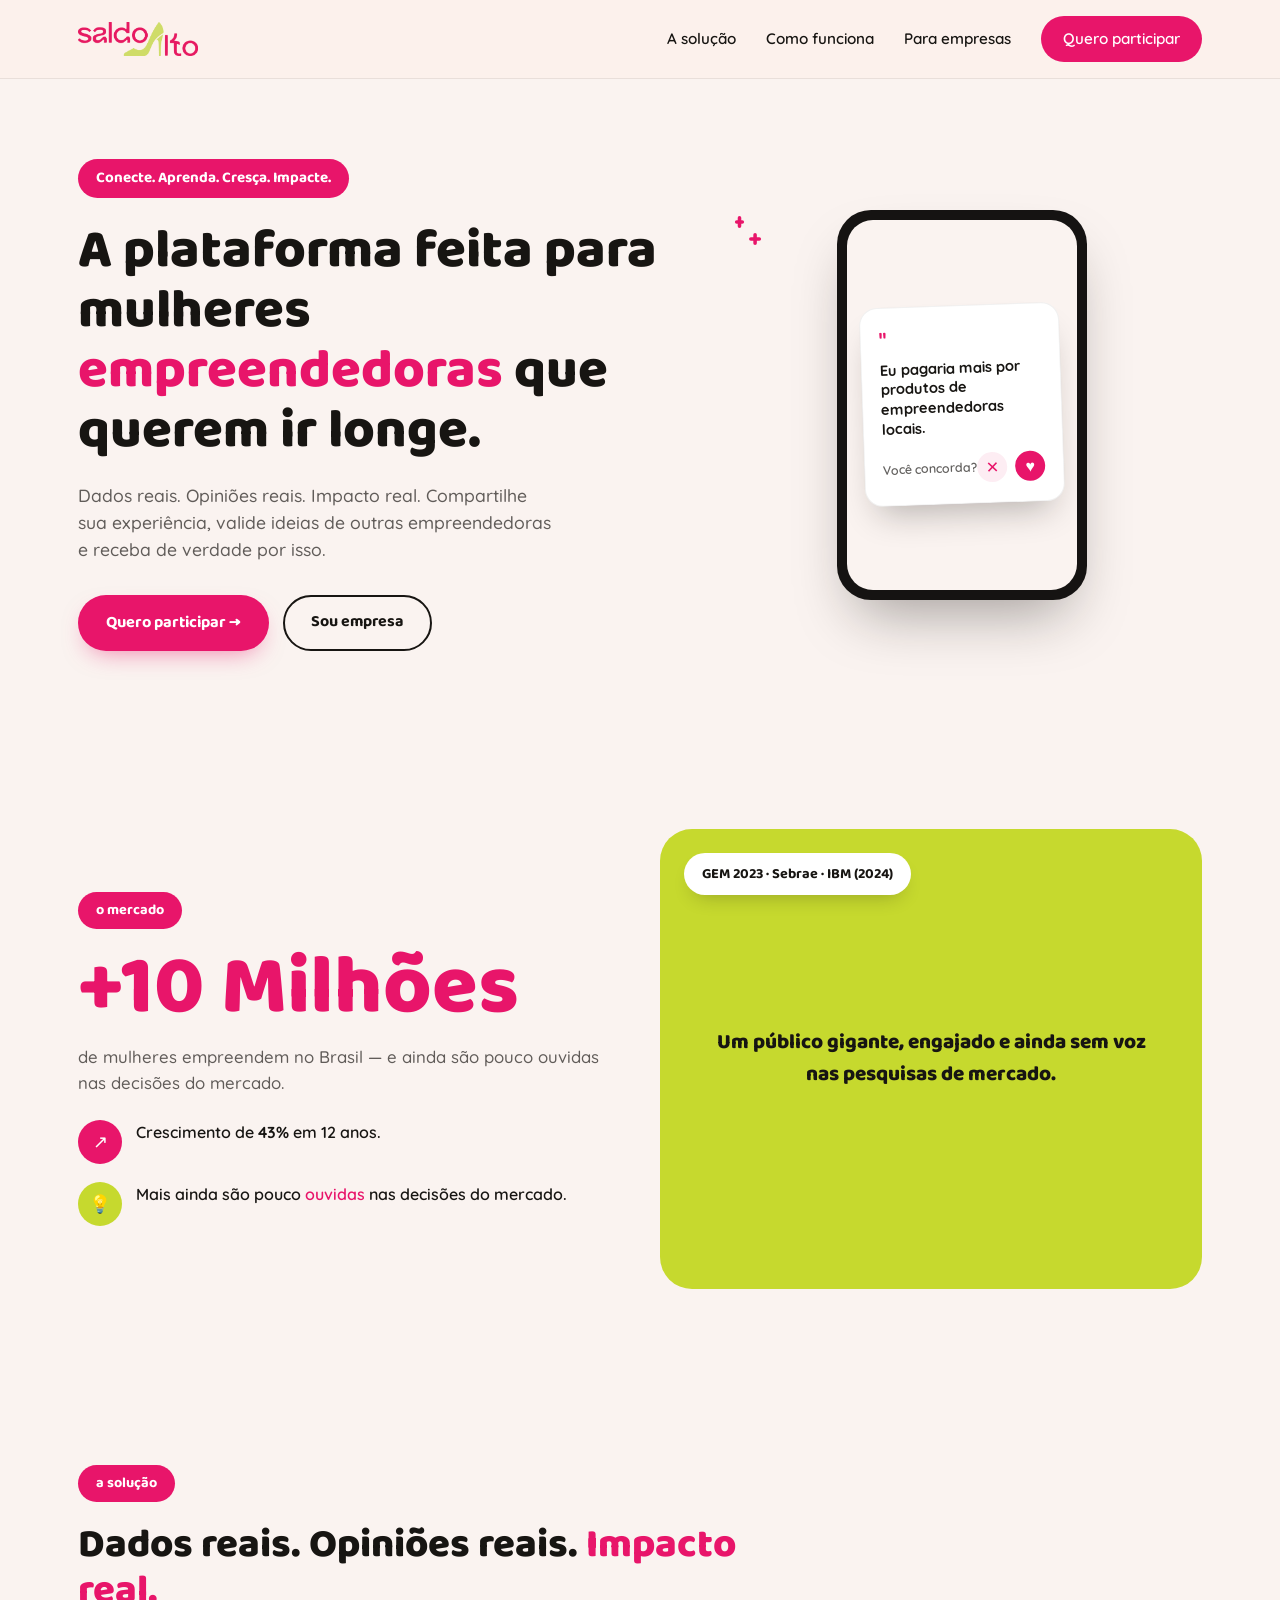
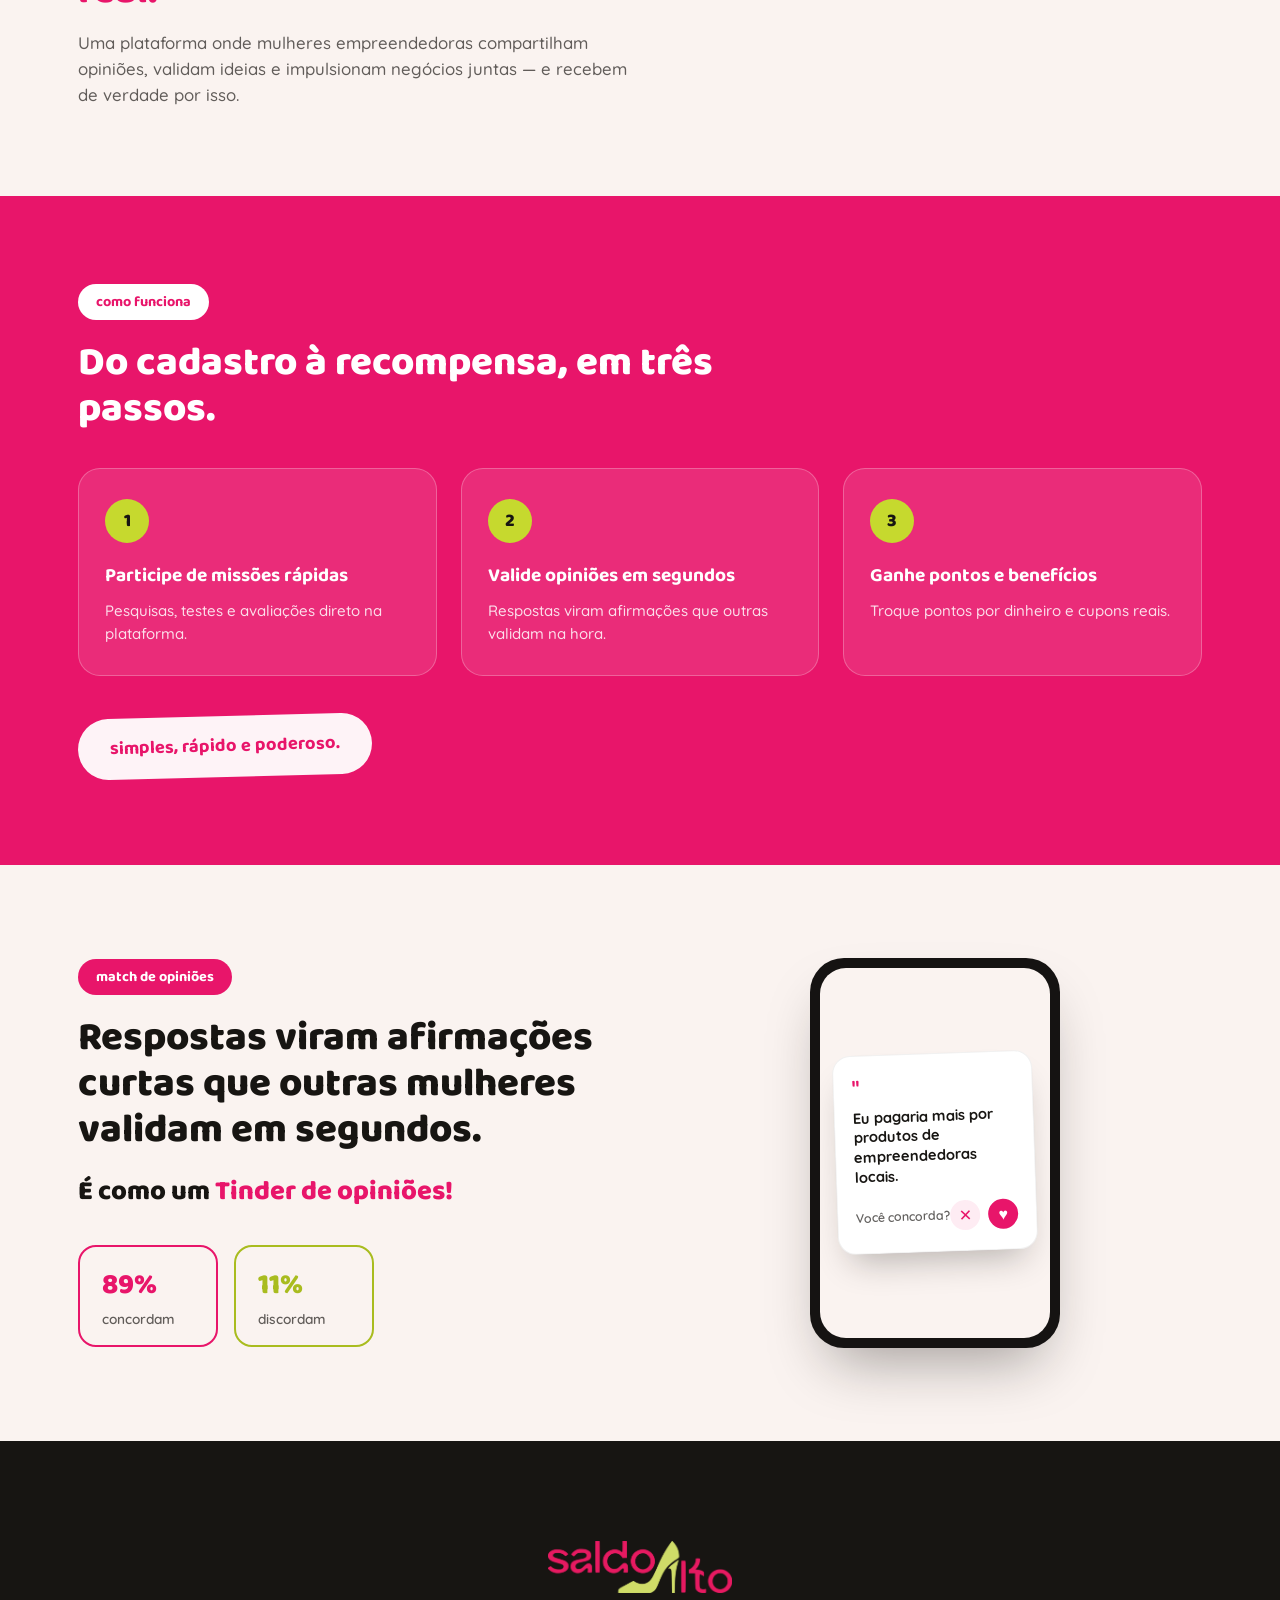
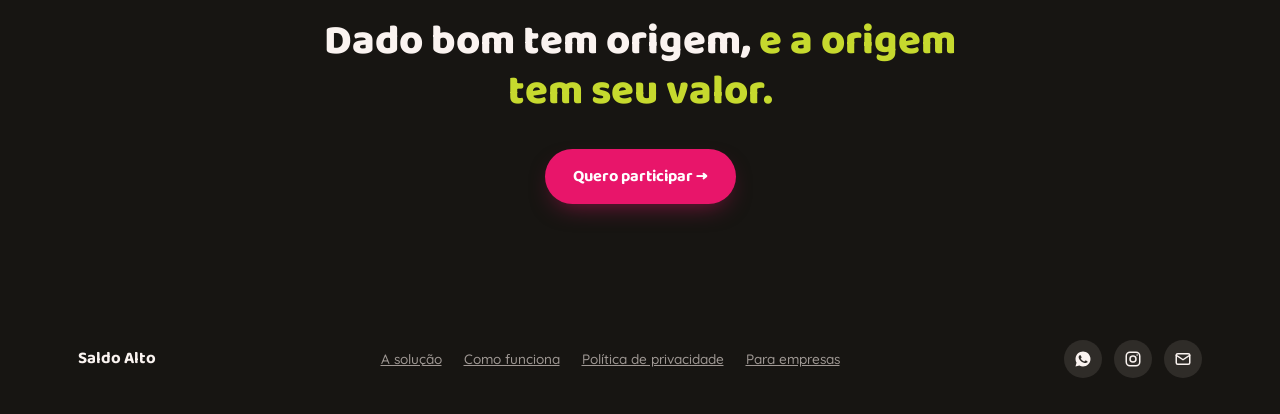
==== commit 767250df: "Add files via upload" ====
--- a/index.html
+++ b/index.html
@@ -432,6 +432,7 @@
     <div style="display:flex; gap:22px; font-size:0.85rem;">
       <a href="#solucao">A solução</a>
       <a href="#como-funciona">Como funciona</a>
+      <a href="politica-privacidade.html">Política de privacidade</a>
       <a href="saldo-alto-empresas.html">Para empresas</a>
     </div>
     <div class="social-row">
@@ -542,7 +543,7 @@
 
       <div class="consent-row" id="consent-wrap">
         <input type="checkbox" id="f-consent" required>
-        <label for="f-consent">Li e concordo com o uso dos meus dados para participar das missões remuneradas do Saldo Alto, conforme a LGPD. *</label>
+        <label for="f-consent">Li e concordo com o uso dos meus dados para participar das missões remuneradas do Saldo Alto, conforme a nossa <a href="politica-privacidade.html" target="_blank" style="color:var(--pink); text-decoration:underline;">Política de Privacidade</a>. *</label>
       </div>
       <span class="field-error" id="err-f-consent"></span>
 
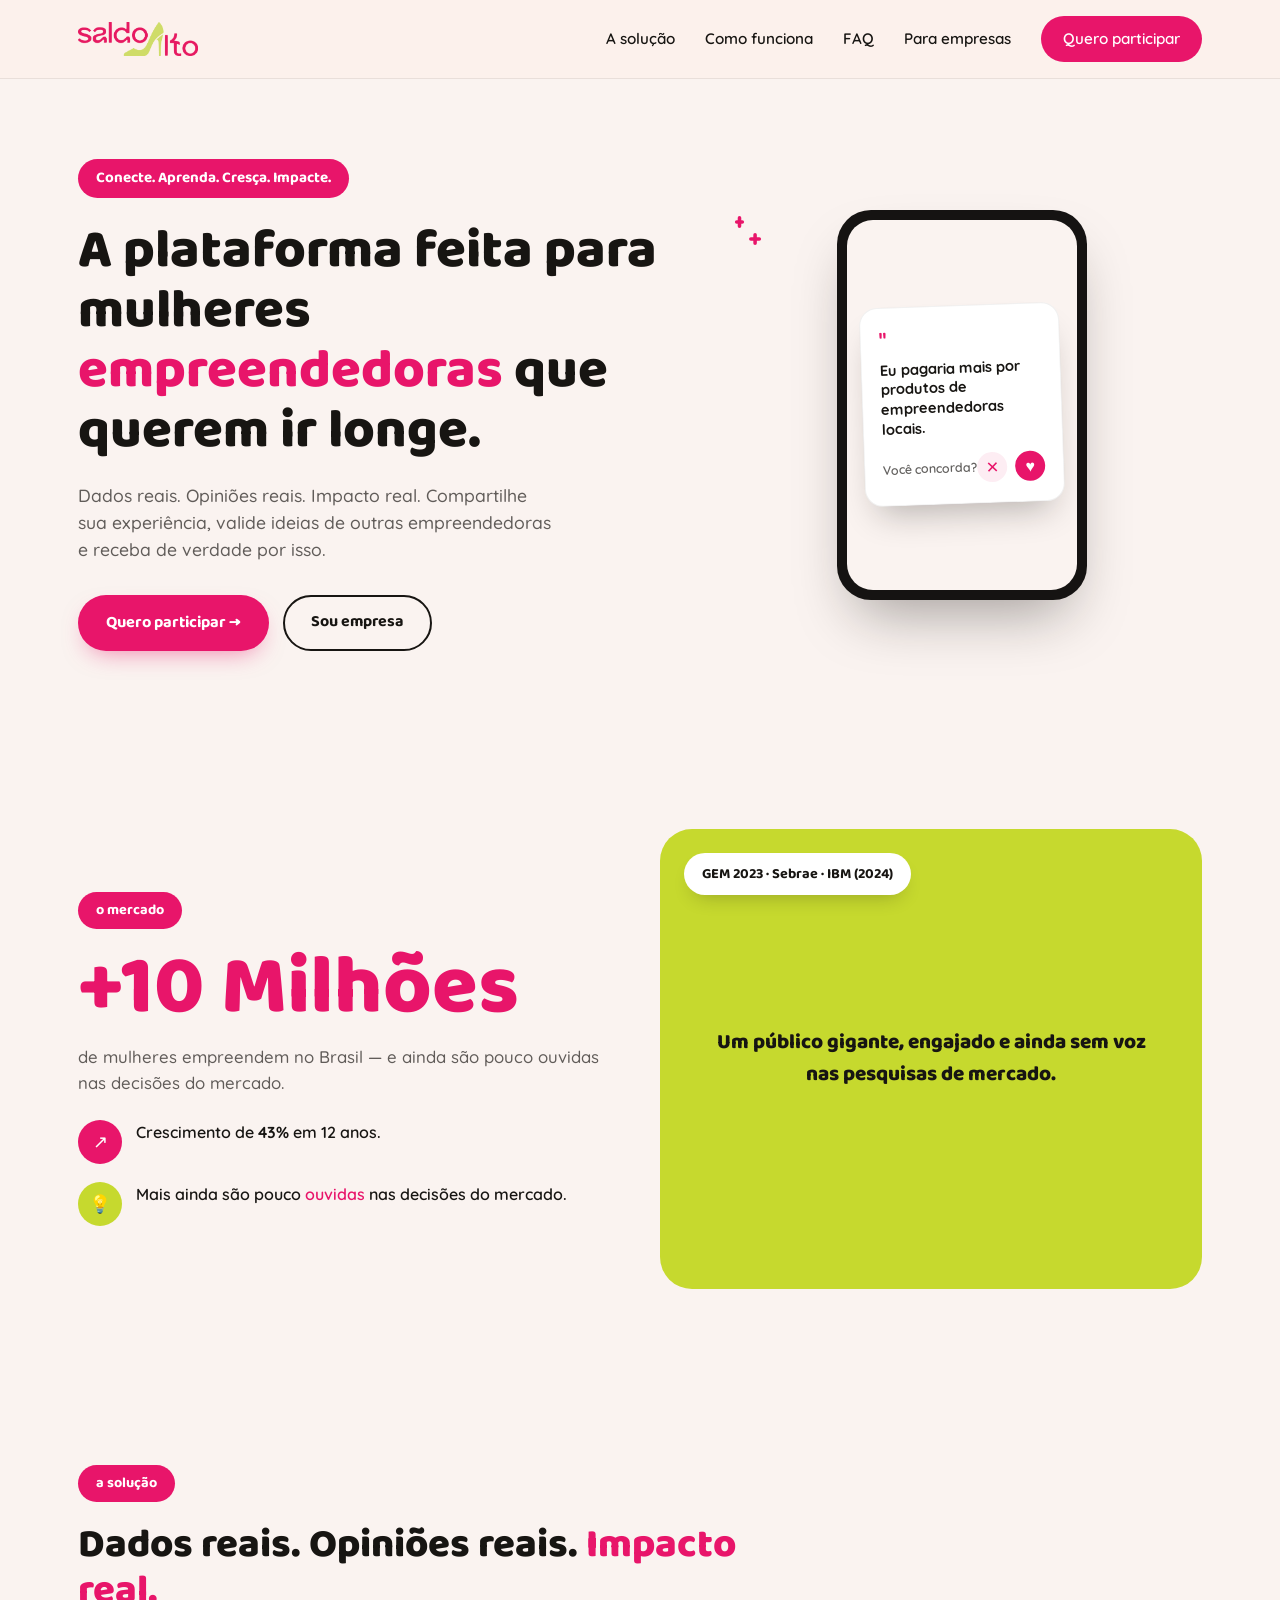
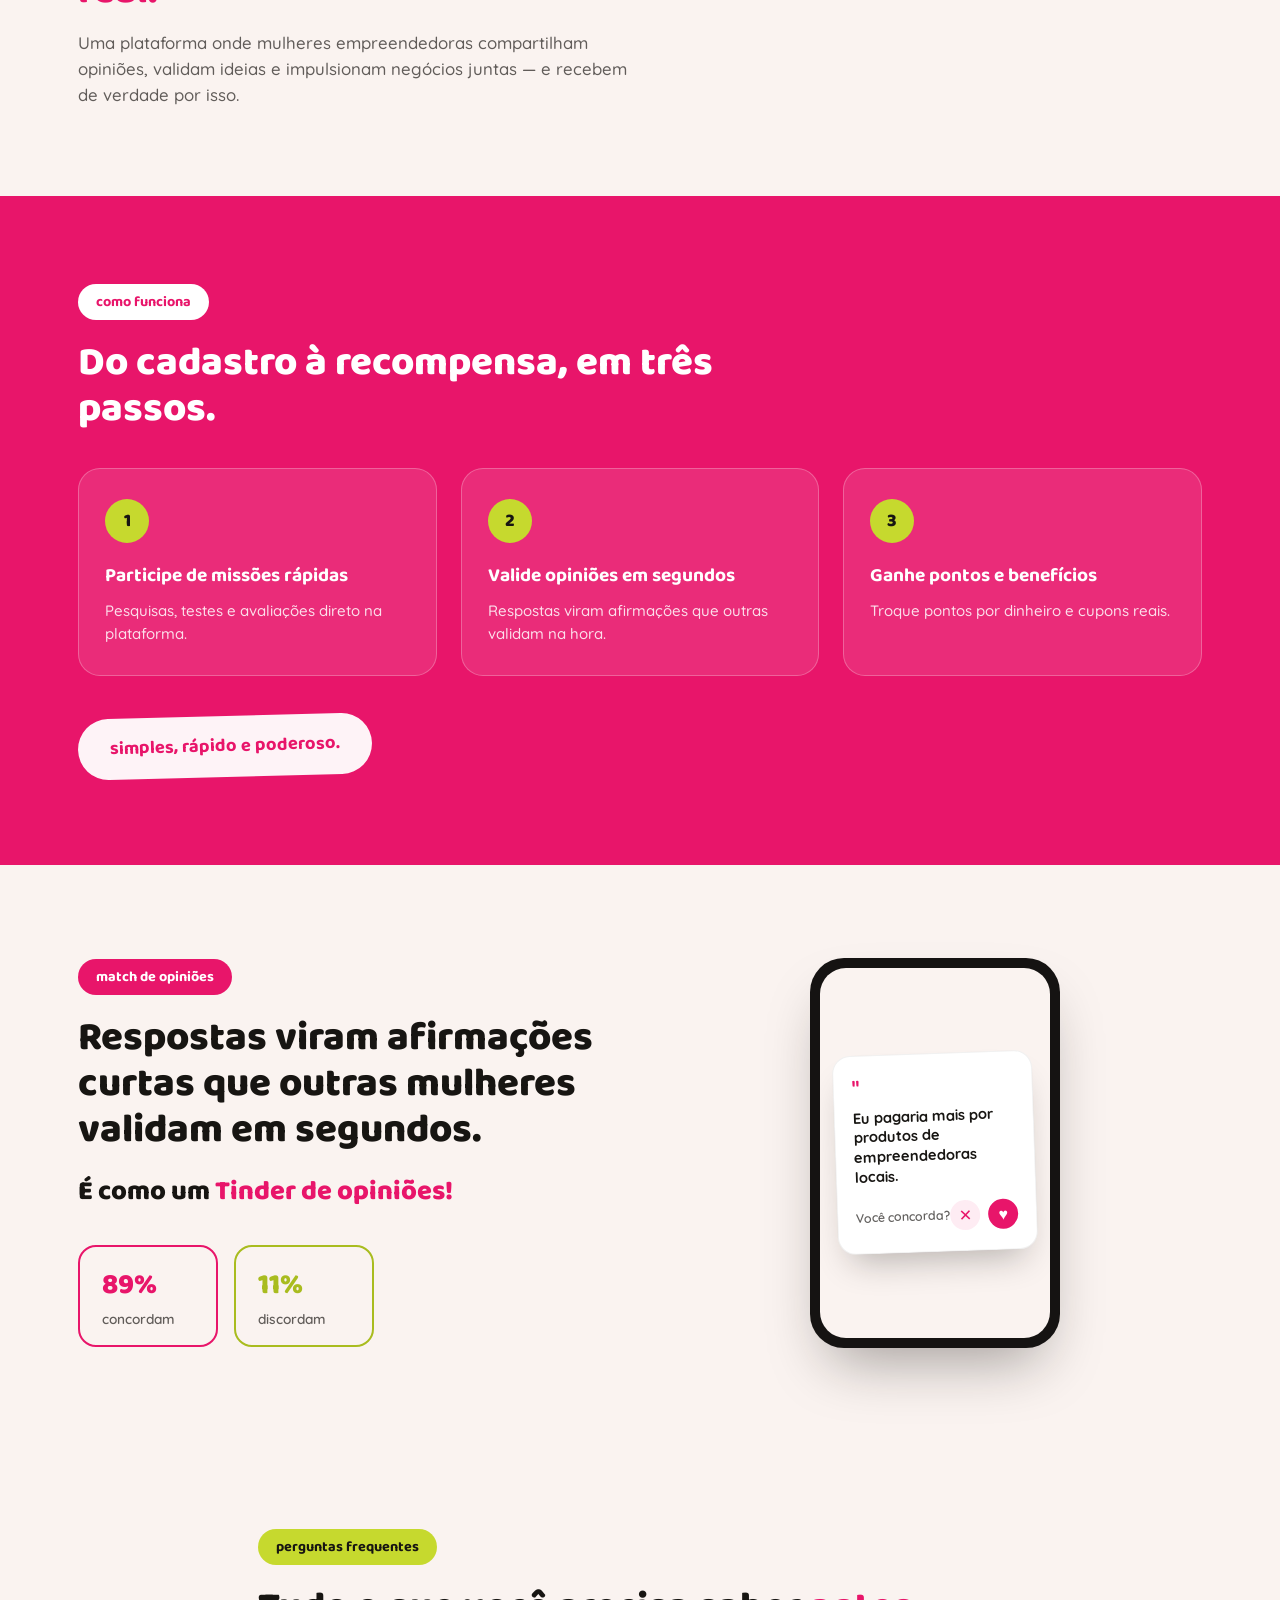
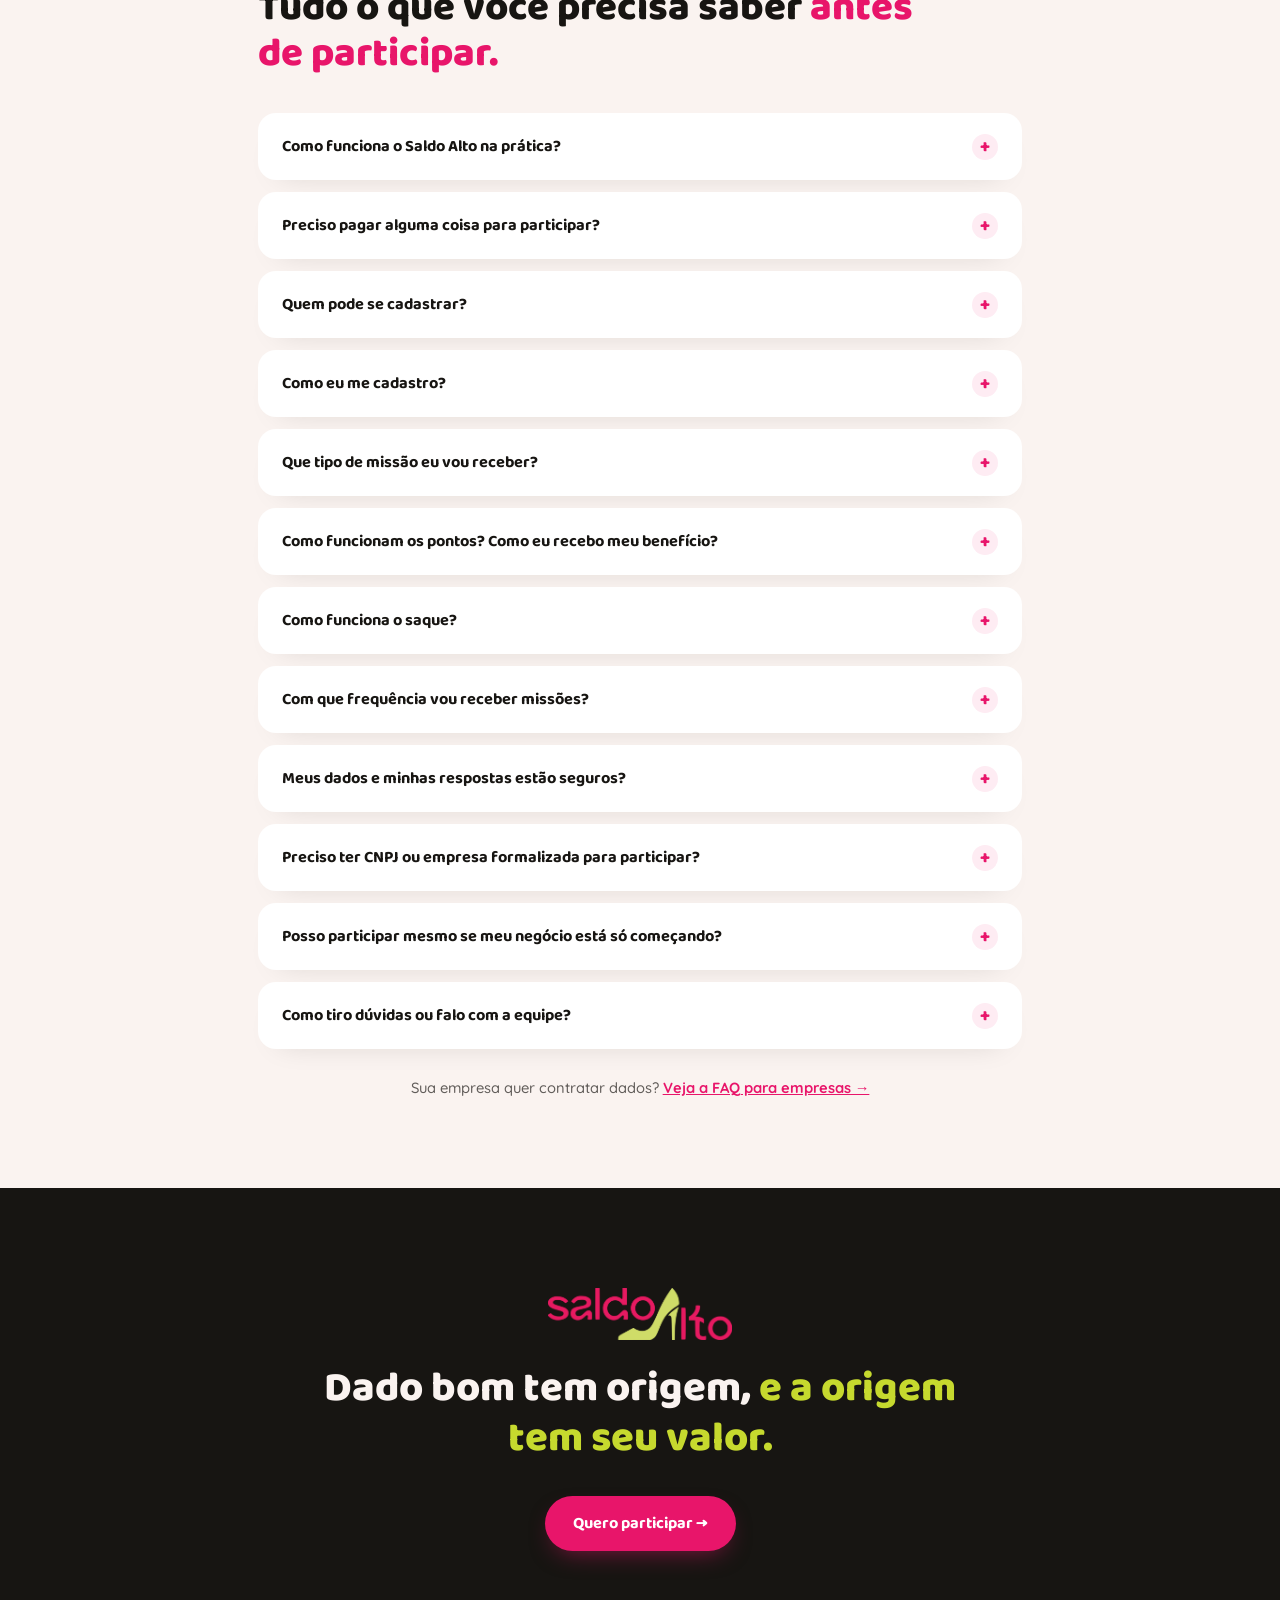
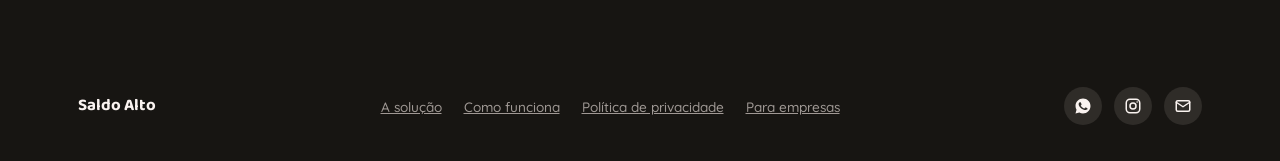
==== commit 1e7d2c67: "Add files via upload" ====
--- a/index.html
+++ b/index.html
@@ -190,6 +190,19 @@
   .plan-desc{margin-top:14px; font-size:0.9rem; color:var(--ink-soft); font-weight:500;}
   .plan.featured .plan-desc{color:rgba(255,255,255,0.9);}
 
+  /* FAQ */
+  .faq .wrap{max-width:820px;}
+  .faq-list{margin-top:36px; display:flex; flex-direction:column; gap:12px;}
+  .faq-item{background:#fff; border-radius:18px; box-shadow:0 14px 30px -22px rgba(23,21,18,0.18); overflow:hidden;}
+  .faq-q{width:100%; display:flex; align-items:center; justify-content:space-between; gap:16px; background:none; border:none; text-align:left; padding:20px 24px; font-family:var(--display); font-weight:700; font-size:1.02rem; color:var(--ink); cursor:pointer;}
+  .faq-q .plus{flex:none; width:26px; height:26px; border-radius:50%; background:var(--pink-soft); color:var(--pink); display:flex; align-items:center; justify-content:center; font-size:1.15rem; font-weight:800; transition:transform .25s;}
+  .faq-item.open .faq-q .plus{transform:rotate(45deg);}
+  .faq-a{max-height:0; overflow:hidden; transition:max-height .3s ease;}
+  .faq-a-inner{padding:0 24px 22px; font-size:0.96rem; color:var(--ink-soft); line-height:1.6;}
+  .faq-a-inner a{color:var(--pink); font-weight:700; text-decoration:underline;}
+  .faq-more{text-align:center; margin-top:28px; font-size:0.92rem; color:var(--ink-soft);}
+  .faq-more a{color:var(--pink); font-weight:700; text-decoration:underline;}
+
   /* CTA final */
   .cta-final{background:var(--ink); color:var(--cream); text-align:center; padding:100px 0;}
   .cta-final .logo{justify-content:center; font-size:2.4rem; margin-bottom:24px;}
@@ -283,6 +296,7 @@
     <div class="nav-links" id="navLinks">
       <a href="#solucao">A solução</a>
       <a href="#como-funciona">Como funciona</a>
+      <a href="#faq">FAQ</a>
       <a href="saldo-alto-empresas.html">Para empresas</a>
       <a class="nav-cta js-open-form" href="#">Quero participar</a>
     </div>
@@ -417,6 +431,65 @@
   </div>
 </section>
 
+<section class="faq" id="faq">
+  <div class="wrap">
+    <span class="sec-eyebrow lime">perguntas frequentes</span>
+    <h2 class="sec-title">Tudo o que você precisa saber <span class="accent">antes de participar.</span></h2>
+
+    <div class="faq-list">
+      <div class="faq-item">
+        <button class="faq-q" type="button">Como funciona o Saldo Alto na prática?<span class="plus">+</span></button>
+        <div class="faq-a"><div class="faq-a-inner">Você se cadastra, recebe missões (pesquisas, testes de produto, avaliação de campanhas) direto na plataforma, valida opiniões em segundos e acumula pontos que viram dinheiro ou benefícios.</div></div>
+      </div>
+      <div class="faq-item">
+        <button class="faq-q" type="button">Preciso pagar alguma coisa para participar?<span class="plus">+</span></button>
+        <div class="faq-a"><div class="faq-a-inner">Não. A participação é gratuita — pelo contrário, é você quem recebe: por cada missão concluída, você acumula pontos trocáveis por dinheiro ou benefícios.</div></div>
+      </div>
+      <div class="faq-item">
+        <button class="faq-q" type="button">Quem pode se cadastrar?<span class="plus">+</span></button>
+        <div class="faq-a"><div class="faq-a-inner">Mulheres empreendedoras, autônomas ou donas de pequenos negócios, de qualquer nicho e momento do negócio. A segmentação inicial é feita a partir dos dados do seu cadastro.</div></div>
+      </div>
+      <div class="faq-item">
+        <button class="faq-q" type="button">Como eu me cadastro?<span class="plus">+</span></button>
+        <div class="faq-a"><div class="faq-a-inner">Preenchendo o formulário rápido no site. Depois é só confirmar sua entrada pelo WhatsApp e você já começa a receber missões.</div></div>
+      </div>
+      <div class="faq-item">
+        <button class="faq-q" type="button">Que tipo de missão eu vou receber?<span class="plus">+</span></button>
+        <div class="faq-a"><div class="faq-a-inner">Pesquisas, testes de produto, avaliação de campanhas e dinâmicas rápidas de "concordo/discordo" (o nosso "Tinder de opiniões"), sempre relacionadas ao seu perfil e nicho.</div></div>
+      </div>
+      <div class="faq-item">
+        <button class="faq-q" type="button">Como funcionam os pontos? Como eu recebo meu benefício?<span class="plus">+</span></button>
+        <div class="faq-a"><div class="faq-a-inner">Cada missão concluída gera pontos. Esses pontos podem ser convertidos em dinheiro ou em benefícios oferecidos pelas empresas e parceiros da plataforma, como cashback, cupons e/ou brindes.</div></div>
+      </div>
+      <div class="faq-item">
+        <button class="faq-q" type="button">Como funciona o saque?<span class="plus">+</span></button>
+        <div class="faq-a"><div class="faq-a-inner">Saque via Pix, liberado assim que você solicitar. Valor mínimo de saque: R$ 50. Solicitações feitas fora do horário das 6h às 20h podem levar um pouco mais para cair, por conta da regra de segurança do Pix noturno.</div></div>
+      </div>
+      <div class="faq-item">
+        <button class="faq-q" type="button">Com que frequência vou receber missões?<span class="plus">+</span></button>
+        <div class="faq-a"><div class="faq-a-inner">Você recebe missões novas toda semana. A quantidade e o tipo variam conforme a demanda das empresas parceiras e o quanto seu perfil combina com cada pesquisa — quanto mais completo seu cadastro, mais relevantes tendem a ser as missões.</div></div>
+      </div>
+      <div class="faq-item">
+        <button class="faq-q" type="button">Meus dados e minhas respostas estão seguros?<span class="plus">+</span></button>
+        <div class="faq-a"><div class="faq-a-inner">Sim. Suas respostas são usadas de forma 100% agregada e anonimizada por segmento para gerar insights às empresas — nunca compartilhamos sua identificação individual. Veja os detalhes completos na nossa <a href="politica-privacidade.html">Política de Privacidade</a>.</div></div>
+      </div>
+      <div class="faq-item">
+        <button class="faq-q" type="button">Preciso ter CNPJ ou empresa formalizada para participar?<span class="plus">+</span></button>
+        <div class="faq-a"><div class="faq-a-inner">Não precisa. O Saldo Alto é feito também para quem empreende informalmente — a ideia é incentivar o mercado interno e, com o tempo, abrir caminho para que essas empreendedoras formalizem o negócio da maneira correta.</div></div>
+      </div>
+      <div class="faq-item">
+        <button class="faq-q" type="button">Posso participar mesmo se meu negócio está só começando?<span class="plus">+</span></button>
+        <div class="faq-a"><div class="faq-a-inner">Sim — a segmentação leva em conta justamente o "momento do negócio", então há missões também para quem está no início.</div></div>
+      </div>
+      <div class="faq-item">
+        <button class="faq-q" type="button">Como tiro dúvidas ou falo com a equipe?<span class="plus">+</span></button>
+        <div class="faq-a"><div class="faq-a-inner">Pelo WhatsApp — +55 11 97602-6891 —, pelo Instagram (@saldoalto) ou por e-mail (mkt.saldoalto@gmail.com), todos já linkados no rodapé do site.</div></div>
+      </div>
+    </div>
+
+    <p class="faq-more">Sua empresa quer contratar dados? <a href="saldo-alto-empresas.html">Veja a FAQ para empresas →</a></p>
+  </div>
+</section>
 
 <section class="cta-final" id="entrar">
   <div class="wrap">
@@ -915,6 +988,23 @@
       }, 500);
     }, 3800);
   }
+
+  // FAQ accordion
+  document.querySelectorAll('.faq-item').forEach(item => {
+    const btn = item.querySelector('.faq-q');
+    const answer = item.querySelector('.faq-a');
+    btn.addEventListener('click', () => {
+      const isOpen = item.classList.contains('open');
+      document.querySelectorAll('.faq-item.open').forEach(openItem => {
+        if (openItem !== item) {
+          openItem.classList.remove('open');
+          openItem.querySelector('.faq-a').style.maxHeight = null;
+        }
+      });
+      item.classList.toggle('open', !isOpen);
+      answer.style.maxHeight = !isOpen ? answer.scrollHeight + 'px' : null;
+    });
+  });
 </script>
 
 </body>
